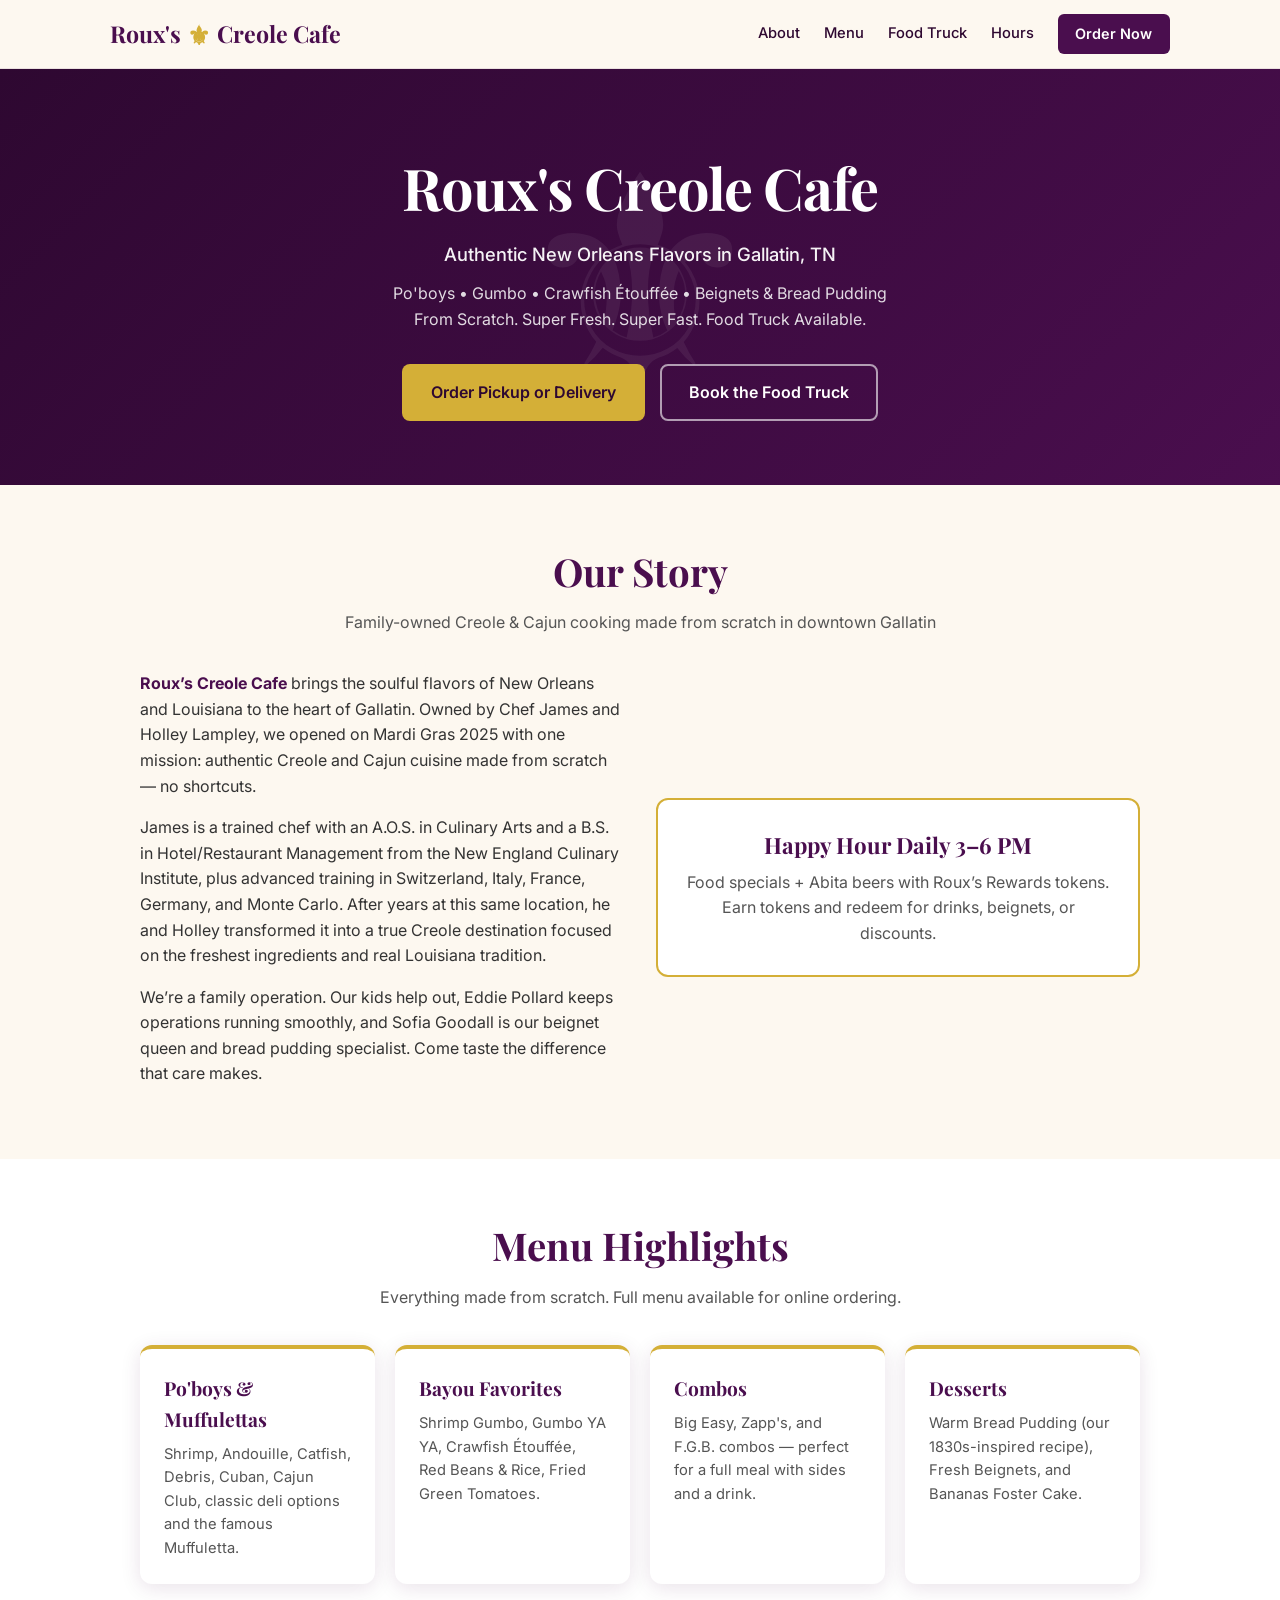
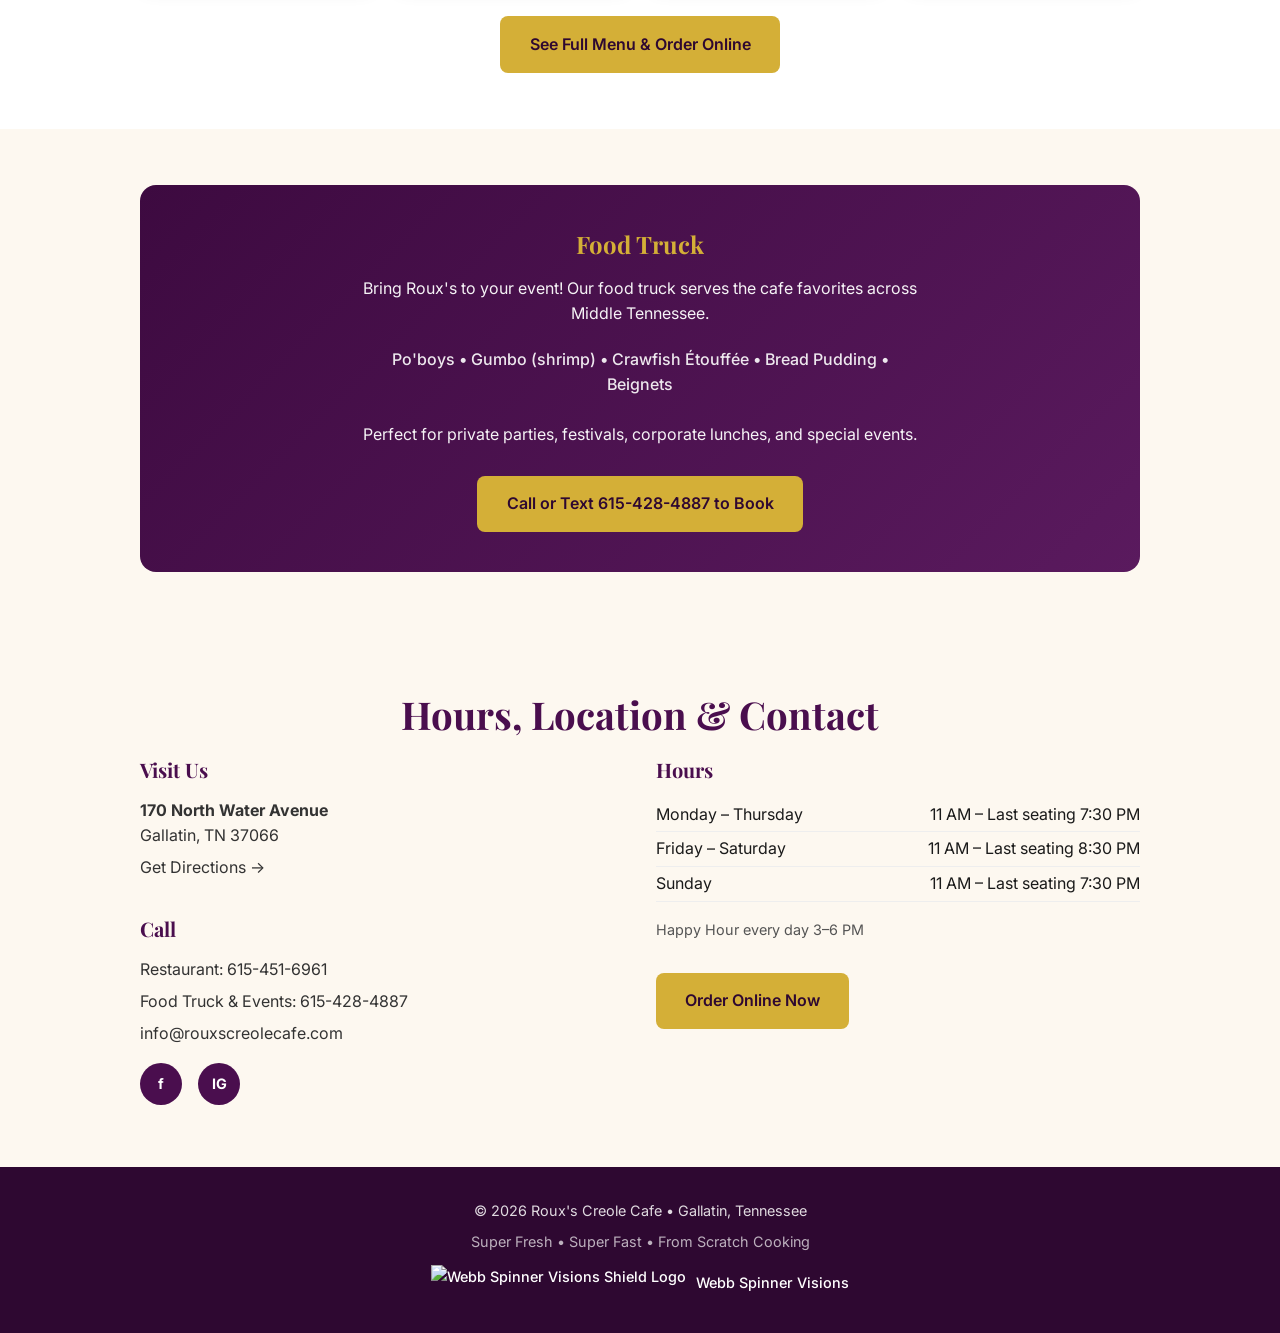
==== index.html @ 0aeadd38 "Initial commit: Professional one-page website for Roux's Creole Cafe" ====
<!DOCTYPE html>
<html lang="en">
<head>
<meta charset="UTF-8">
<meta name="viewport" content="width=device-width, initial-scale=1.0">
<title>Roux's Creole Cafe | Authentic Creole & Cajun in Gallatin, TN</title>
<meta name="description" content="Roux's Creole Cafe – Po'boys, Gumbo, Crawfish Étouffée, Beignets & Bread Pudding in Gallatin, TN. From-scratch cooking. Food truck available. Order online or visit us at 170 N Water Ave.">
<link rel="preconnect" href="https://fonts.googleapis.com">
<link rel="preconnect" href="https://fonts.gstatic.com" crossorigin>
<link href="https://fonts.googleapis.com/css2?family=Playfair+Display:wght@600;700&family=Inter:wght@400;500;600&display=swap" rel="stylesheet">
<style>
:root {
  --purple: #4A0E4E;
  --purple-dark: #2E0831;
  --gold: #D4AF37;
  --gold-hover: #E8C547;
  --cream: #FDF8F0;
  --text: #1A1A1A;
  --muted: #555;
  --white: #ffffff;
  --shadow: 0 4px 20px rgba(74,14,78,0.12);
}
* { margin:0; padding:0; box-sizing:border-box; }
html { scroll-behavior:smooth; }
body {
  font-family: 'Inter', system-ui, sans-serif;
  color: var(--text);
  background: var(--cream);
  line-height:1.6;
}
h1,h2,h3 { font-family: 'Playfair Display', Georgia, serif; }
a { text-decoration:none; color:inherit; }
img { max-width:100%; height:auto; display:block; }

/* Header */
header {
  position:sticky; top:0; z-index:100;
  background: rgba(253,248,240,0.97);
  backdrop-filter: blur(10px);
  border-bottom: 1px solid rgba(74,14,78,0.1);
}
.nav-container {
  max-width:1100px; margin:0 auto; padding:0.85rem 1.25rem;
  display:flex; align-items:center; justify-content:space-between; gap:1rem;
}
.logo {
  font-family:'Playfair Display',serif; font-weight:700; font-size:1.45rem;
  color:var(--purple); display:flex; align-items:center; gap:0.4rem;
}
.logo span { color:var(--gold); font-size:1.1em; }
nav { display:flex; gap:1.5rem; align-items:center; }
nav a {
  font-size:0.92rem; font-weight:500; color:var(--purple-dark);
  transition: color 0.2s;
}
nav a:hover { color:var(--gold); }
.nav-cta {
  background:var(--purple); color:white !important; padding:0.5rem 1.1rem;
  border-radius:6px; font-weight:600; font-size:0.9rem;
}
.nav-cta:hover { background:var(--purple-dark); color:white !important; }
.menu-toggle { display:none; background:none; border:none; font-size:1.5rem; color:var(--purple); cursor:pointer; }

/* Hero */
.hero {
  background: linear-gradient(135deg, var(--purple-dark) 0%, var(--purple) 100%);
  color:white; text-align:center; padding:4.5rem 1.25rem 4rem;
  position:relative; overflow:hidden;
}
.hero::before {
  content:'⚜'; position:absolute; font-size:18rem; opacity:0.06;
  top:50%; left:50%; transform:translate(-50%,-50%);
}
.hero-content { position:relative; max-width:800px; margin:0 auto; }
.hero h1 {
  font-size:clamp(2.4rem, 6vw, 3.6rem); margin-bottom:0.4rem;
  letter-spacing:-0.02em;
}
.hero .tagline {
  font-size:1.15rem; opacity:0.95; margin-bottom:0.75rem; font-weight:500;
}
.hero .sub {
  font-size:1rem; opacity:0.85; margin-bottom:2rem;
}
.cta-row { display:flex; flex-wrap:wrap; gap:0.9rem; justify-content:center; }
.btn {
  display:inline-block; padding:0.85rem 1.7rem; border-radius:8px;
  font-weight:600; font-size:1rem; transition:all 0.2s; border:2px solid transparent;
}
.btn-gold {
  background:var(--gold); color:var(--purple-dark);
}
.btn-gold:hover { background:var(--gold-hover); transform:translateY(-2px); }
.btn-outline {
  background:transparent; color:white; border-color:rgba(255,255,255,0.6);
}
.btn-outline:hover { background:rgba(255,255,255,0.12); border-color:white; }

/* Sections */
section { padding:3.5rem 1.25rem; }
.container { max-width:1000px; margin:0 auto; }
.section-title {
  text-align:center; font-size:clamp(1.8rem,4vw,2.4rem);
  color:var(--purple); margin-bottom:0.5rem;
}
.section-sub {
  text-align:center; color:var(--muted); max-width:600px; margin:0 auto 2.2rem;
}

/* About */
.about-grid {
  display:grid; gap:2rem;
}
@media(min-width:700px){ .about-grid { grid-template-columns:1fr 1fr; align-items:center; } }
.about-text p { margin-bottom:1rem; color:#333; }
.about-text strong { color:var(--purple); }

/* Menu Highlights */
.menu-grid {
  display:grid; grid-template-columns:repeat(auto-fit,minmax(220px,1fr));
  gap:1.25rem; margin-bottom:2rem;
}
.menu-card {
  background:white; border-radius:12px; padding:1.5rem; box-shadow:var(--shadow);
  border-top:4px solid var(--gold); transition:transform 0.2s;
}
.menu-card:hover { transform:translateY(-4px); }
.menu-card h3 { color:var(--purple); font-size:1.2rem; margin-bottom:0.5rem; }
.menu-card p { font-size:0.92rem; color:var(--muted); }

/* Food Truck */
.truck {
  background: linear-gradient(135deg, #3D0A40, #5A1A5E);
  color:white; border-radius:16px; padding:2.5rem 1.75rem; text-align:center;
}
.truck h2 { color:var(--gold); margin-bottom:0.75rem; }
.truck p { opacity:0.95; margin-bottom:1.25rem; max-width:560px; margin-left:auto; margin-right:auto; }
.truck .items { font-weight:500; margin-bottom:1.5rem; opacity:0.9; }

/* Happy Hour */
.happy {
  background:white; border:2px solid var(--gold); border-radius:12px;
  padding:1.75rem; text-align:center; margin:2rem 0;
}
.happy h3 { color:var(--purple); font-size:1.4rem; margin-bottom:0.4rem; }
.happy p { color:var(--muted); }

/* Hours Contact */
.contact-grid {
  display:grid; gap:2rem;
}
@media(min-width:700px){ .contact-grid { grid-template-columns:1fr 1fr; } }
.info-block h3 { color:var(--purple); margin-bottom:0.75rem; font-size:1.25rem; }
.info-block p, .info-block a { display:block; margin-bottom:0.4rem; color:#333; }
.info-block a:hover { color:var(--gold); }
.hours-list { list-style:none; }
.hours-list li { padding:0.25rem 0; border-bottom:1px solid #eee; display:flex; justify-content:space-between; }
.socials { display:flex; gap:1rem; margin-top:1rem; }
.socials a {
  width:42px; height:42px; border-radius:50%; background:var(--purple);
  color:white; display:flex; align-items:center; justify-content:center;
  font-weight:700; font-size:0.9rem; transition:background 0.2s;
}
.socials a:hover { background:var(--gold); color:var(--purple-dark); }

/* Footer */
footer {
  background:var(--purple-dark); color:rgba(255,255,255,0.85);
  padding:2rem 1.25rem; text-align:center; font-size:0.9rem;
}
.wsv {
  display:inline-flex; align-items:center; gap:0.6rem; margin-top:0.75rem;
  color:white; font-weight:500; transition:opacity 0.2s;
}
.wsv:hover { opacity:0.85; }
.wsv img { height:36px; width:auto; }

/* Mobile */
@media(max-width:700px){
  nav { display:none; }
  .menu-toggle { display:block; }
  nav.open { display:flex; flex-direction:column; position:absolute; top:100%; left:0; right:0;
  background:var(--cream); padding:1rem; border-bottom:1px solid #ddd; gap:0.75rem; }
  .hero { padding:3.5rem 1rem; }
}
</style>
</head>
<body>
<header>
<div class="nav-container">
<a href="#" class="logo">Roux's <span>⚜</span> Creole Cafe</a>
<button class="menu-toggle" aria-label="Menu" onclick="document.querySelector('nav').classList.toggle('open')">☰</button>
<nav>
<a href="#about">About</a>
<a href="#menu">Menu</a>
<a href="#truck">Food Truck</a>
<a href="#hours">Hours</a>
<a href="https://www.toasttab.com/local/order/rouxs" class="nav-cta" target="_blank" rel="noopener">Order Now</a>
</nav>
</div>
</header>

<section class="hero">
<div class="hero-content">
<h1>Roux's Creole Cafe</h1>
<p class="tagline">Authentic New Orleans Flavors in Gallatin, TN</p>
<p class="sub">Po'boys • Gumbo • Crawfish Étouffée • Beignets & Bread Pudding<br>From Scratch. Super Fresh. Super Fast. Food Truck Available.</p>
<div class="cta-row">
<a href="https://www.toasttab.com/local/order/rouxs" class="btn btn-gold" target="_blank" rel="noopener">Order Pickup or Delivery</a>
<a href="tel:+16154284887" class="btn btn-outline">Book the Food Truck</a>
</div>
</div>
</section>

<section id="about">
<div class="container">
<h2 class="section-title">Our Story</h2>
<p class="section-sub">Family-owned Creole & Cajun cooking made from scratch in downtown Gallatin</p>
<div class="about-grid">
<div class="about-text">
<p><strong>Roux’s Creole Cafe</strong> brings the soulful flavors of New Orleans and Louisiana to the heart of Gallatin. Owned by Chef James and Holley Lampley, we opened on Mardi Gras 2025 with one mission: authentic Creole and Cajun cuisine made from scratch — no shortcuts.</p>
<p>James is a trained chef with an A.O.S. in Culinary Arts and a B.S. in Hotel/Restaurant Management from the New England Culinary Institute, plus advanced training in Switzerland, Italy, France, Germany, and Monte Carlo. After years at this same location, he and Holley transformed it into a true Creole destination focused on the freshest ingredients and real Louisiana tradition.</p>
<p>We’re a family operation. Our kids help out, Eddie Pollard keeps operations running smoothly, and Sofia Goodall is our beignet queen and bread pudding specialist. Come taste the difference that care makes.</p>
</div>
<div>
<div class="happy">
<h3>Happy Hour Daily 3–6 PM</h3>
<p>Food specials + Abita beers with Roux’s Rewards tokens.<br>Earn tokens and redeem for drinks, beignets, or discounts.</p>
</div>
</div>
</div>
</div>
</section>

<section id="menu" style="background:white;">
<div class="container">
<h2 class="section-title">Menu Highlights</h2>
<p class="section-sub">Everything made from scratch. Full menu available for online ordering.</p>
<div class="menu-grid">
<div class="menu-card">
<h3>Po'boys & Muffulettas</h3>
<p>Shrimp, Andouille, Catfish, Debris, Cuban, Cajun Club, classic deli options and the famous Muffuletta.</p>
</div>
<div class="menu-card">
<h3>Bayou Favorites</h3>
<p>Shrimp Gumbo, Gumbo YA YA, Crawfish Étouffée, Red Beans & Rice, Fried Green Tomatoes.</p>
</div>
<div class="menu-card">
<h3>Combos</h3>
<p>Big Easy, Zapp's, and F.G.B. combos — perfect for a full meal with sides and a drink.</p>
</div>
<div class="menu-card">
<h3>Desserts</h3>
<p>Warm Bread Pudding (our 1830s-inspired recipe), Fresh Beignets, and Bananas Foster Cake.</p>
</div>
</div>
<div style="text-align:center;">
<a href="https://www.toasttab.com/local/order/rouxs" class="btn btn-gold" target="_blank" rel="noopener" style="color:var(--purple-dark);">See Full Menu & Order Online</a>
</div>
</div>
</section>

<section id="truck">
<div class="container">
<div class="truck">
<h2>Food Truck</h2>
<p>Bring Roux's to your event! Our food truck serves the cafe favorites across Middle Tennessee.</p>
<p class="items">Po'boys • Gumbo (shrimp) • Crawfish Étouffée • Bread Pudding • Beignets</p>
<p>Perfect for private parties, festivals, corporate lunches, and special events.</p>
<a href="tel:+16154284887" class="btn btn-gold" style="color:var(--purple-dark); margin-top:0.5rem;">Call or Text 615-428-4887 to Book</a>
</div>
</div>
</section>

<section id="hours">
<div class="container">
<h2 class="section-title">Hours, Location & Contact</h2>
<div class="contact-grid">
<div class="info-block">
<h3>Visit Us</h3>
<p><strong>170 North Water Avenue</strong><br>Gallatin, TN 37066</p>
<p><a href="https://maps.google.com/?q=170+N+Water+Ave,+Gallatin,+TN+37066" target="_blank" rel="noopener">Get Directions →</a></p>
<br>
<h3>Call</h3>
<p><a href="tel:+16154516961">Restaurant: 615-451-6961</a></p>
<p><a href="tel:+16154284887">Food Truck & Events: 615-428-4887</a></p>
<p><a href="mailto:info@rouxscreolecafe.com">info@rouxscreolecafe.com</a></p>
<div class="socials">
<a href="https://www.facebook.com/profile.php?id=61569876320539" target="_blank" rel="noopener" aria-label="Facebook">f</a>
<a href="https://www.instagram.com/rouxscreolecafe/" target="_blank" rel="noopener" aria-label="Instagram">IG</a>
</div>
</div>
<div class="info-block">
<h3>Hours</h3>
<ul class="hours-list">
<li><span>Monday – Thursday</span> <span>11 AM – Last seating 7:30 PM</span></li>
<li><span>Friday – Saturday</span> <span>11 AM – Last seating 8:30 PM</span></li>
<li><span>Sunday</span> <span>11 AM – Last seating 7:30 PM</span></li>
</ul>
<p style="margin-top:1rem; font-size:0.9rem; color:var(--muted);">Happy Hour every day 3–6 PM</p>
<br>
<a href="https://www.toasttab.com/local/order/rouxs" class="btn btn-gold" style="color:var(--purple-dark); display:inline-block;" target="_blank" rel="noopener">Order Online Now</a>
</div>
</div>
</div>
</section>

<footer>
<p>© 2026 Roux's Creole Cafe • Gallatin, Tennessee</p>
<p style="margin-top:0.5rem; opacity:0.8;">Super Fresh • Super Fast • From Scratch Cooking</p>
<a href="https://webbspinnervisions.net" class="wsv" target="_blank" rel="noopener">
<img src="https://raw.githubusercontent.com/SpiderForce-Star/WebbSpinnerVisions/main/Shield-logo.png" alt="Webb Spinner Visions Shield Logo">
<span>Webb Spinner Visions</span>
</a>
</footer>

<script>
// Simple mobile menu close on link click
document.querySelectorAll('nav a').forEach(link => {
link.addEventListener('click', () => {
document.querySelector('nav').classList.remove('open');
});
});
</script>
</body>
</html>
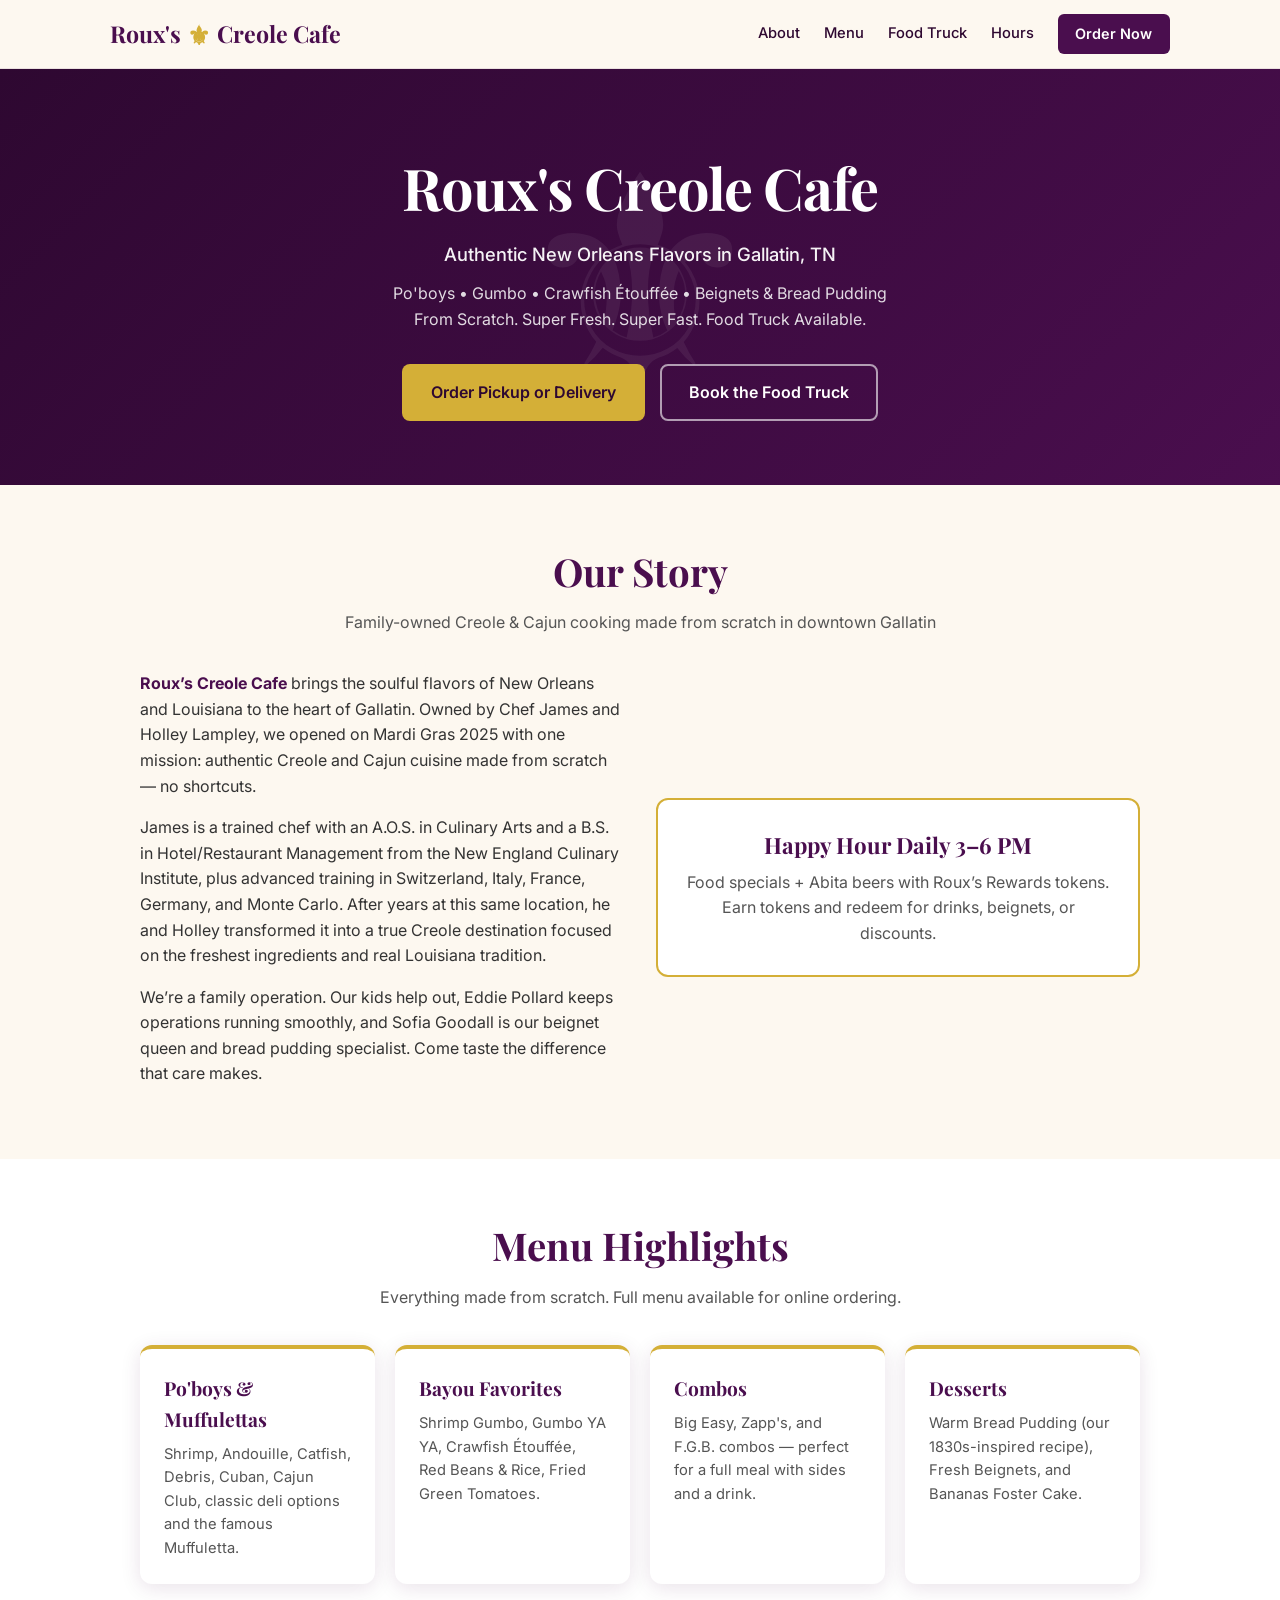
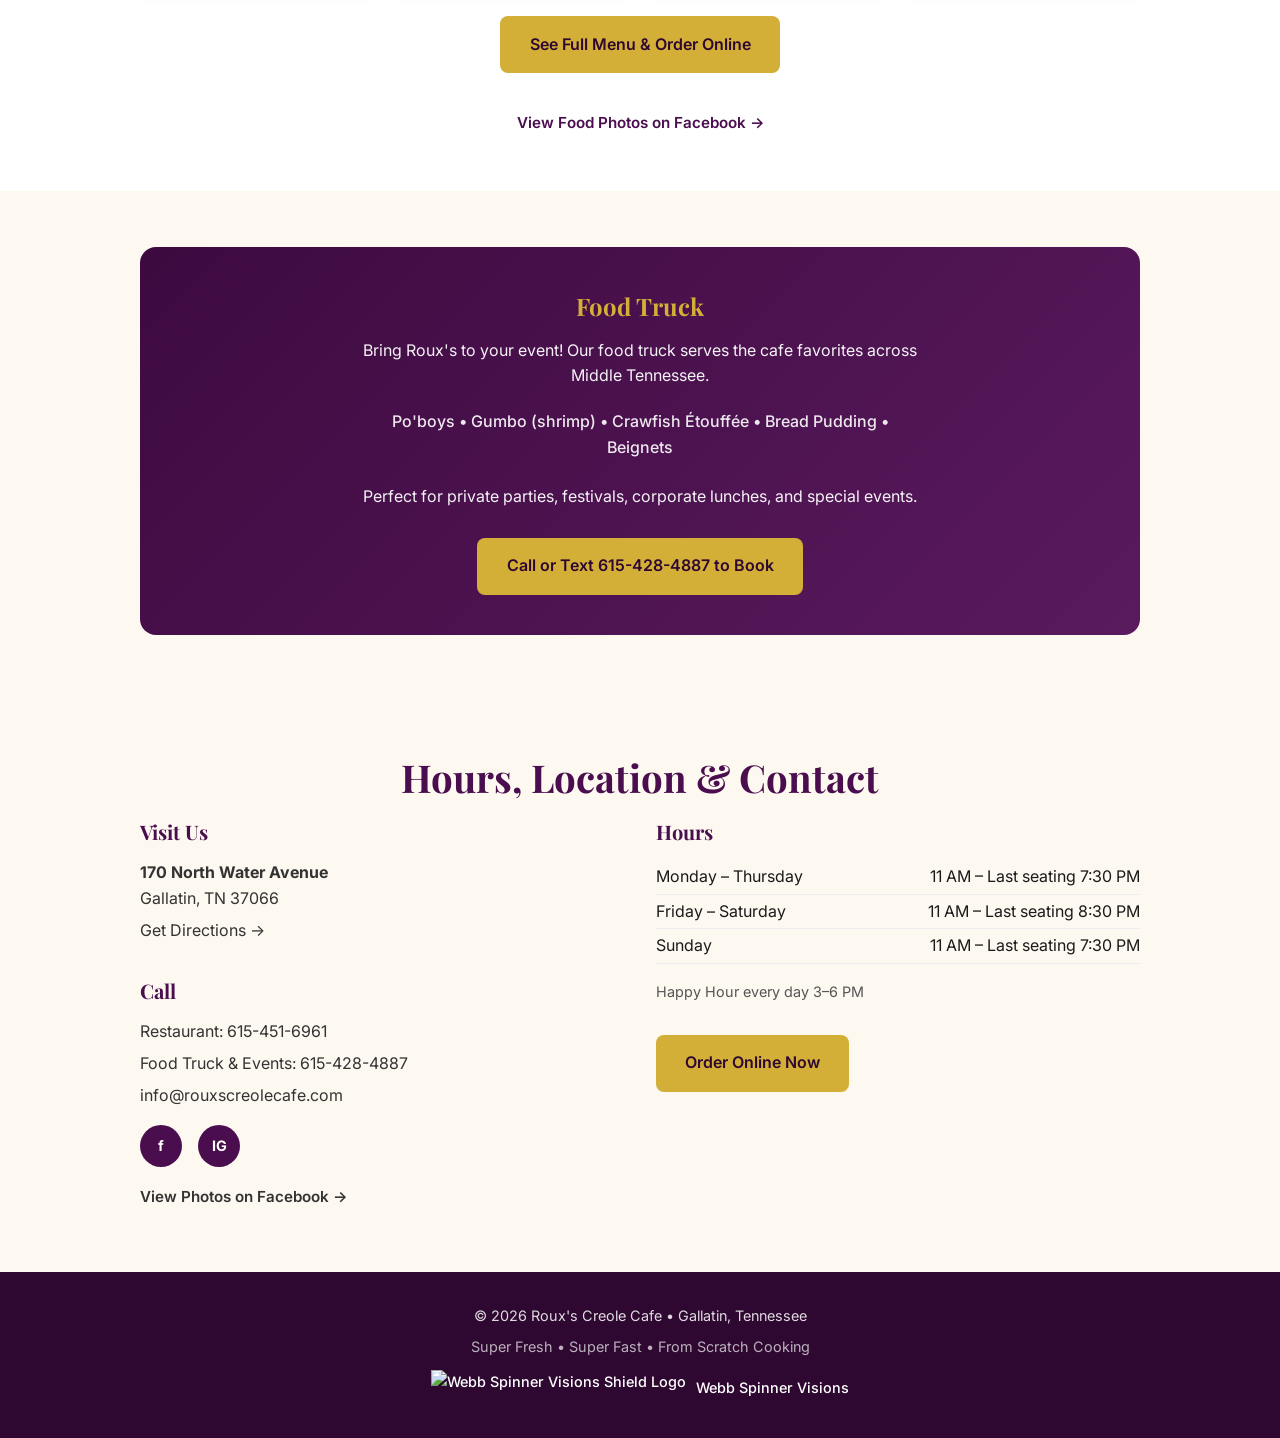
==== commit 74a3b555: "Add Facebook Photos link for James Lampley / Roux's food photos" ====
--- a/index.html
+++ b/index.html
@@ -155,13 +155,17 @@
 .info-block a:hover { color:var(--gold); }
 .hours-list { list-style:none; }
 .hours-list li { padding:0.25rem 0; border-bottom:1px solid #eee; display:flex; justify-content:space-between; }
-.socials { display:flex; gap:1rem; margin-top:1rem; }
+.socials { display:flex; gap:1rem; margin-top:1rem; flex-wrap:wrap; align-items:center; }
 .socials a {
   width:42px; height:42px; border-radius:50%; background:var(--purple);
   color:white; display:flex; align-items:center; justify-content:center;
   font-weight:700; font-size:0.9rem; transition:background 0.2s;
 }
 .socials a:hover { background:var(--gold); color:var(--purple-dark); }
+.photos-link {
+  display:inline-block; margin-top:0.75rem; color:var(--purple); font-weight:600; font-size:0.95rem;
+}
+.photos-link:hover { color:var(--gold); text-decoration:underline; }
 
 /* Footer */
 footer {
@@ -256,6 +260,8 @@
 </div>
 <div style="text-align:center;">
 <a href="https://www.toasttab.com/local/order/rouxs" class="btn btn-gold" target="_blank" rel="noopener" style="color:var(--purple-dark);">See Full Menu & Order Online</a>
+<br><br>
+<a href="https://www.facebook.com/profile.php?id=61569876320539&sk=photos" target="_blank" rel="noopener" class="photos-link">View Food Photos on Facebook →</a>
 </div>
 </div>
 </section>
@@ -289,6 +295,7 @@
 <a href="https://www.facebook.com/profile.php?id=61569876320539" target="_blank" rel="noopener" aria-label="Facebook">f</a>
 <a href="https://www.instagram.com/rouxscreolecafe/" target="_blank" rel="noopener" aria-label="Instagram">IG</a>
 </div>
+<a href="https://www.facebook.com/profile.php?id=61569876320539&sk=photos" target="_blank" rel="noopener" class="photos-link">View Photos on Facebook →</a>
 </div>
 <div class="info-block">
 <h3>Hours</h3>
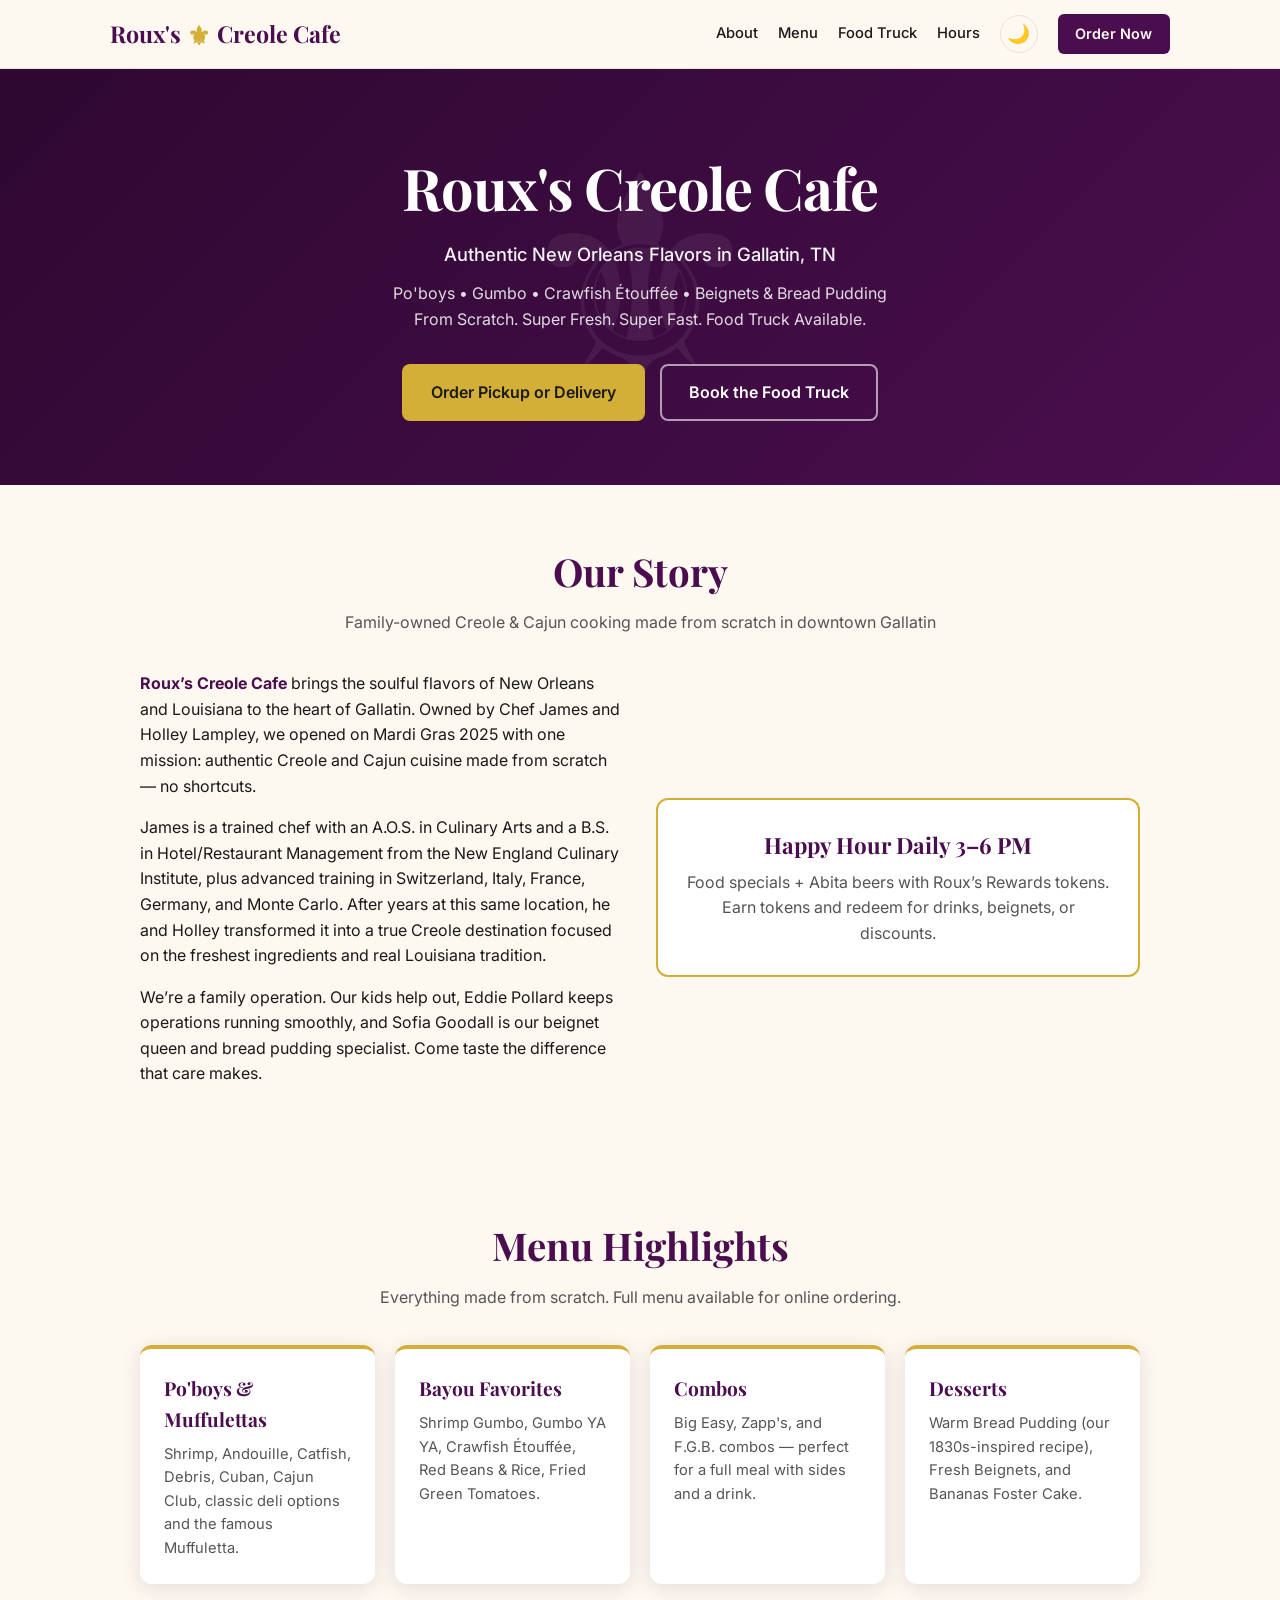
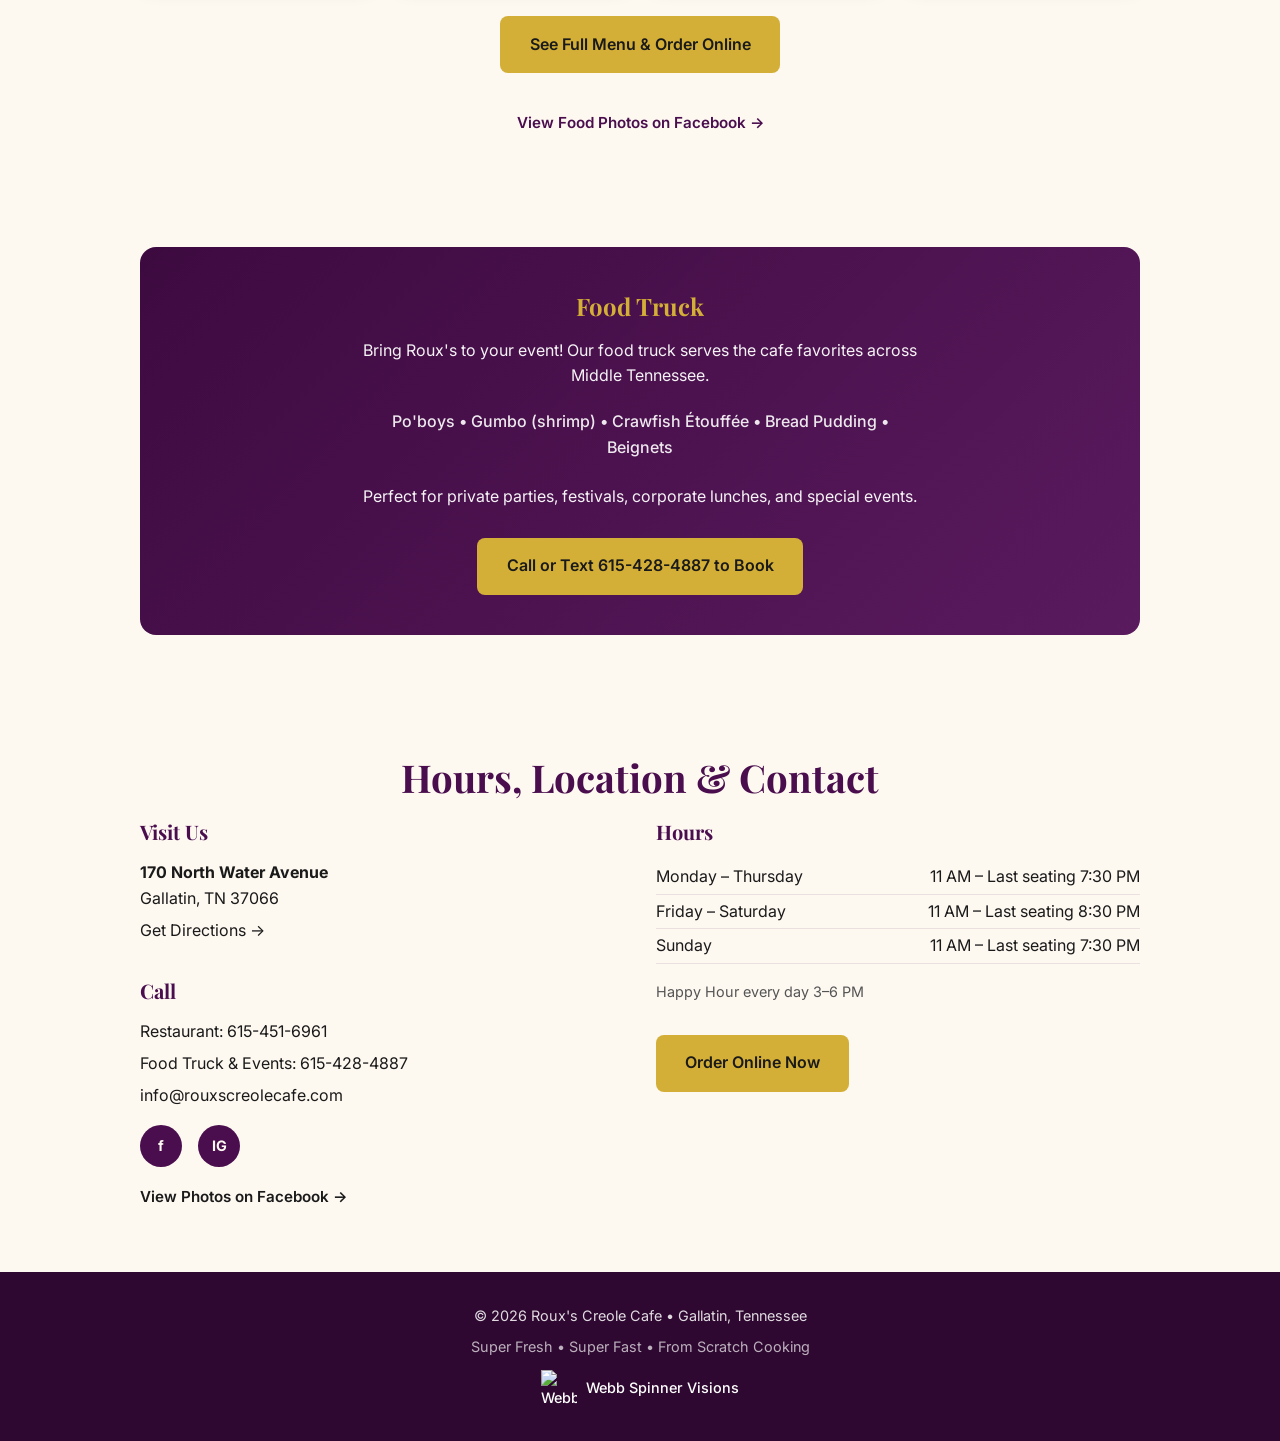
==== commit 76b97721: "Add elegant Dark Mode Toggle with persistence and system preference support" ====
--- a/index.html
+++ b/index.html
@@ -14,19 +14,41 @@
   --purple-dark: #2E0831;
   --gold: #D4AF37;
   --gold-hover: #E8C547;
-  --cream: #FDF8F0;
+  --bg: #FDF8F0;
+  --bg-card: #ffffff;
   --text: #1A1A1A;
-  --muted: #555;
-  --white: #ffffff;
-  --shadow: 0 4px 20px rgba(74,14,78,0.12);
-}
+  --muted: #555555;
+  --header-bg: rgba(253, 248, 240, 0.97);
+  --border: rgba(74, 14, 78, 0.1);
+  --shadow: 0 4px 20px rgba(74, 14, 78, 0.12);
+  --hero-gradient: linear-gradient(135deg, #2E0831 0%, #4A0E4E 100%);
+  --truck-gradient: linear-gradient(135deg, #3D0A40, #5A1A5E);
+}
+
+[data-theme="dark"] {
+  --purple: #C9A0DC;
+  --purple-dark: #E8D0F0;
+  --gold: #E8C547;
+  --gold-hover: #F5D76E;
+  --bg: #121212;
+  --bg-card: #1E1E1E;
+  --text: #F0F0F0;
+  --muted: #B0B0B0;
+  --header-bg: rgba(18, 18, 18, 0.95);
+  --border: rgba(201, 160, 220, 0.2);
+  --shadow: 0 4px 20px rgba(0, 0, 0, 0.4);
+  --hero-gradient: linear-gradient(135deg, #1A0A1E 0%, #2E0A35 100%);
+  --truck-gradient: linear-gradient(135deg, #2A0A30, #3D0A40);
+}
+
 * { margin:0; padding:0; box-sizing:border-box; }
 html { scroll-behavior:smooth; }
 body {
   font-family: 'Inter', system-ui, sans-serif;
   color: var(--text);
-  background: var(--cream);
+  background: var(--bg);
   line-height:1.6;
+  transition: background-color 0.3s ease, color 0.3s ease;
 }
 h1,h2,h3 { font-family: 'Playfair Display', Georgia, serif; }
 a { text-decoration:none; color:inherit; }
@@ -35,9 +57,10 @@
 /* Header */
 header {
   position:sticky; top:0; z-index:100;
-  background: rgba(253,248,240,0.97);
+  background: var(--header-bg);
   backdrop-filter: blur(10px);
-  border-bottom: 1px solid rgba(74,14,78,0.1);
+  border-bottom: 1px solid var(--border);
+  transition: background-color 0.3s ease;
 }
 .nav-container {
   max-width:1100px; margin:0 auto; padding:0.85rem 1.25rem;
@@ -48,22 +71,44 @@
   color:var(--purple); display:flex; align-items:center; gap:0.4rem;
 }
 .logo span { color:var(--gold); font-size:1.1em; }
-nav { display:flex; gap:1.5rem; align-items:center; }
+nav { display:flex; gap:1.25rem; align-items:center; }
 nav a {
-  font-size:0.92rem; font-weight:500; color:var(--purple-dark);
+  font-size:0.92rem; font-weight:500; color:var(--text);
   transition: color 0.2s;
 }
 nav a:hover { color:var(--gold); }
 .nav-cta {
-  background:var(--purple); color:white !important; padding:0.5rem 1.1rem;
+  background:var(--purple); color: var(--bg) !important; padding:0.5rem 1.1rem;
   border-radius:6px; font-weight:600; font-size:0.9rem;
 }
-.nav-cta:hover { background:var(--purple-dark); color:white !important; }
+[data-theme="dark"] .nav-cta { color: #121212 !important; }
+.nav-cta:hover { opacity: 0.9; }
+
+/* Theme Toggle */
+.theme-toggle {
+  background: transparent;
+  border: 1px solid var(--border);
+  color: var(--text);
+  width: 38px;
+  height: 38px;
+  border-radius: 50%;
+  cursor: pointer;
+  display: flex;
+  align-items: center;
+  justify-content: center;
+  font-size: 1.15rem;
+  transition: all 0.2s;
+}
+.theme-toggle:hover {
+  border-color: var(--gold);
+  color: var(--gold);
+}
+
 .menu-toggle { display:none; background:none; border:none; font-size:1.5rem; color:var(--purple); cursor:pointer; }
 
 /* Hero */
 .hero {
-  background: linear-gradient(135deg, var(--purple-dark) 0%, var(--purple) 100%);
+  background: var(--hero-gradient);
   color:white; text-align:center; padding:4.5rem 1.25rem 4rem;
   position:relative; overflow:hidden;
 }
@@ -88,7 +133,7 @@
   font-weight:600; font-size:1rem; transition:all 0.2s; border:2px solid transparent;
 }
 .btn-gold {
-  background:var(--gold); color:var(--purple-dark);
+  background:var(--gold); color: #1A1A1A;
 }
 .btn-gold:hover { background:var(--gold-hover); transform:translateY(-2px); }
 .btn-outline {
@@ -112,7 +157,7 @@
   display:grid; gap:2rem;
 }
 @media(min-width:700px){ .about-grid { grid-template-columns:1fr 1fr; align-items:center; } }
-.about-text p { margin-bottom:1rem; color:#333; }
+.about-text p { margin-bottom:1rem; color:var(--text); }
 .about-text strong { color:var(--purple); }
 
 /* Menu Highlights */
@@ -121,8 +166,8 @@
   gap:1.25rem; margin-bottom:2rem;
 }
 .menu-card {
-  background:white; border-radius:12px; padding:1.5rem; box-shadow:var(--shadow);
-  border-top:4px solid var(--gold); transition:transform 0.2s;
+  background:var(--bg-card); border-radius:12px; padding:1.5rem; box-shadow:var(--shadow);
+  border-top:4px solid var(--gold); transition:transform 0.2s, background-color 0.3s;
 }
 .menu-card:hover { transform:translateY(-4px); }
 .menu-card h3 { color:var(--purple); font-size:1.2rem; margin-bottom:0.5rem; }
@@ -130,7 +175,7 @@
 
 /* Food Truck */
 .truck {
-  background: linear-gradient(135deg, #3D0A40, #5A1A5E);
+  background: var(--truck-gradient);
   color:white; border-radius:16px; padding:2.5rem 1.75rem; text-align:center;
 }
 .truck h2 { color:var(--gold); margin-bottom:0.75rem; }
@@ -139,8 +184,9 @@
 
 /* Happy Hour */
 .happy {
-  background:white; border:2px solid var(--gold); border-radius:12px;
+  background:var(--bg-card); border:2px solid var(--gold); border-radius:12px;
   padding:1.75rem; text-align:center; margin:2rem 0;
+  transition: background-color 0.3s;
 }
 .happy h3 { color:var(--purple); font-size:1.4rem; margin-bottom:0.4rem; }
 .happy p { color:var(--muted); }
@@ -151,17 +197,18 @@
 }
 @media(min-width:700px){ .contact-grid { grid-template-columns:1fr 1fr; } }
 .info-block h3 { color:var(--purple); margin-bottom:0.75rem; font-size:1.25rem; }
-.info-block p, .info-block a { display:block; margin-bottom:0.4rem; color:#333; }
+.info-block p, .info-block a { display:block; margin-bottom:0.4rem; color:var(--text); }
 .info-block a:hover { color:var(--gold); }
 .hours-list { list-style:none; }
-.hours-list li { padding:0.25rem 0; border-bottom:1px solid #eee; display:flex; justify-content:space-between; }
+.hours-list li { padding:0.25rem 0; border-bottom:1px solid var(--border); display:flex; justify-content:space-between; }
 .socials { display:flex; gap:1rem; margin-top:1rem; flex-wrap:wrap; align-items:center; }
 .socials a {
   width:42px; height:42px; border-radius:50%; background:var(--purple);
-  color:white; display:flex; align-items:center; justify-content:center;
+  color: var(--bg); display:flex; align-items:center; justify-content:center;
   font-weight:700; font-size:0.9rem; transition:background 0.2s;
 }
-.socials a:hover { background:var(--gold); color:var(--purple-dark); }
+[data-theme="dark"] .socials a { color: #121212; }
+.socials a:hover { background:var(--gold); color: #1A1A1A; }
 .photos-link {
   display:inline-block; margin-top:0.75rem; color:var(--purple); font-weight:600; font-size:0.95rem;
 }
@@ -171,6 +218,10 @@
 footer {
   background:var(--purple-dark); color:rgba(255,255,255,0.85);
   padding:2rem 1.25rem; text-align:center; font-size:0.9rem;
+  transition: background-color 0.3s;
+}
+[data-theme="dark"] footer {
+  background: #0A0A0A;
 }
 .wsv {
   display:inline-flex; align-items:center; gap:0.6rem; margin-top:0.75rem;
@@ -183,8 +234,10 @@
 @media(max-width:700px){
   nav { display:none; }
   .menu-toggle { display:block; }
-  nav.open { display:flex; flex-direction:column; position:absolute; top:100%; left:0; right:0;
-  background:var(--cream); padding:1rem; border-bottom:1px solid #ddd; gap:0.75rem; }
+  nav.open { 
+    display:flex; flex-direction:column; position:absolute; top:100%; left:0; right:0;
+    background:var(--bg); padding:1rem; border-bottom:1px solid var(--border); gap:0.75rem; 
+  }
   .hero { padding:3.5rem 1rem; }
 }
 </style>
@@ -199,6 +252,7 @@
 <a href="#menu">Menu</a>
 <a href="#truck">Food Truck</a>
 <a href="#hours">Hours</a>
+<button class="theme-toggle" id="theme-toggle" aria-label="Toggle dark mode" title="Toggle dark mode">🌙</button>
 <a href="https://www.toasttab.com/local/order/rouxs" class="nav-cta" target="_blank" rel="noopener">Order Now</a>
 </nav>
 </div>
@@ -236,7 +290,7 @@
 </div>
 </section>
 
-<section id="menu" style="background:white;">
+<section id="menu">
 <div class="container">
 <h2 class="section-title">Menu Highlights</h2>
 <p class="section-sub">Everything made from scratch. Full menu available for online ordering.</p>
@@ -259,7 +313,7 @@
 </div>
 </div>
 <div style="text-align:center;">
-<a href="https://www.toasttab.com/local/order/rouxs" class="btn btn-gold" target="_blank" rel="noopener" style="color:var(--purple-dark);">See Full Menu & Order Online</a>
+<a href="https://www.toasttab.com/local/order/rouxs" class="btn btn-gold" target="_blank" rel="noopener">See Full Menu & Order Online</a>
 <br><br>
 <a href="https://www.facebook.com/profile.php?id=61569876320539&sk=photos" target="_blank" rel="noopener" class="photos-link">View Food Photos on Facebook →</a>
 </div>
@@ -273,7 +327,7 @@
 <p>Bring Roux's to your event! Our food truck serves the cafe favorites across Middle Tennessee.</p>
 <p class="items">Po'boys • Gumbo (shrimp) • Crawfish Étouffée • Bread Pudding • Beignets</p>
 <p>Perfect for private parties, festivals, corporate lunches, and special events.</p>
-<a href="tel:+16154284887" class="btn btn-gold" style="color:var(--purple-dark); margin-top:0.5rem;">Call or Text 615-428-4887 to Book</a>
+<a href="tel:+16154284887" class="btn btn-gold" style="margin-top:0.5rem;">Call or Text 615-428-4887 to Book</a>
 </div>
 </div>
 </section>
@@ -306,7 +360,7 @@
 </ul>
 <p style="margin-top:1rem; font-size:0.9rem; color:var(--muted);">Happy Hour every day 3–6 PM</p>
 <br>
-<a href="https://www.toasttab.com/local/order/rouxs" class="btn btn-gold" style="color:var(--purple-dark); display:inline-block;" target="_blank" rel="noopener">Order Online Now</a>
+<a href="https://www.toasttab.com/local/order/rouxs" class="btn btn-gold" style="display:inline-block;" target="_blank" rel="noopener">Order Online Now</a>
 </div>
 </div>
 </div>
@@ -316,17 +370,44 @@
 <p>© 2026 Roux's Creole Cafe • Gallatin, Tennessee</p>
 <p style="margin-top:0.5rem; opacity:0.8;">Super Fresh • Super Fast • From Scratch Cooking</p>
 <a href="https://webbspinnervisions.net" class="wsv" target="_blank" rel="noopener">
-<img src="https://raw.githubusercontent.com/SpiderForce-Star/WebbSpinnerVisions/main/Shield-logo.png" alt="Webb Spinner Visions Shield Logo">
+<img src="https://raw.githubusercontent.com/SpiderForce-Star/WebbSpinnerVisions/main/Shield-logo.png" alt="Webb Spinner Visions Shield Logo" width="36" height="36" loading="lazy" decoding="async">
 <span>Webb Spinner Visions</span>
 </a>
 </footer>
 
 <script>
-// Simple mobile menu close on link click
+// Theme Toggle
+const themeToggle = document.getElementById('theme-toggle');
+const html = document.documentElement;
+
+// Load saved theme or system preference
+function getPreferredTheme() {
+  const saved = localStorage.getItem('theme');
+  if (saved) return saved;
+  return window.matchMedia('(prefers-color-scheme: dark)').matches ? 'dark' : 'light';
+}
+
+function setTheme(theme) {
+  html.setAttribute('data-theme', theme);
+  localStorage.setItem('theme', theme);
+  themeToggle.textContent = theme === 'dark' ? '☀️' : '🌙';
+  themeToggle.setAttribute('aria-label', theme === 'dark' ? 'Switch to light mode' : 'Switch to dark mode');
+}
+
+// Initialize
+setTheme(getPreferredTheme());
+
+// Toggle on click
+themeToggle.addEventListener('click', () => {
+  const current = html.getAttribute('data-theme') || 'light';
+  setTheme(current === 'dark' ? 'light' : 'dark');
+});
+
+// Mobile menu close on link click
 document.querySelectorAll('nav a').forEach(link => {
-link.addEventListener('click', () => {
-document.querySelector('nav').classList.remove('open');
-});
+  link.addEventListener('click', () => {
+    document.querySelector('nav').classList.remove('open');
+  });
 });
 </script>
 </body>
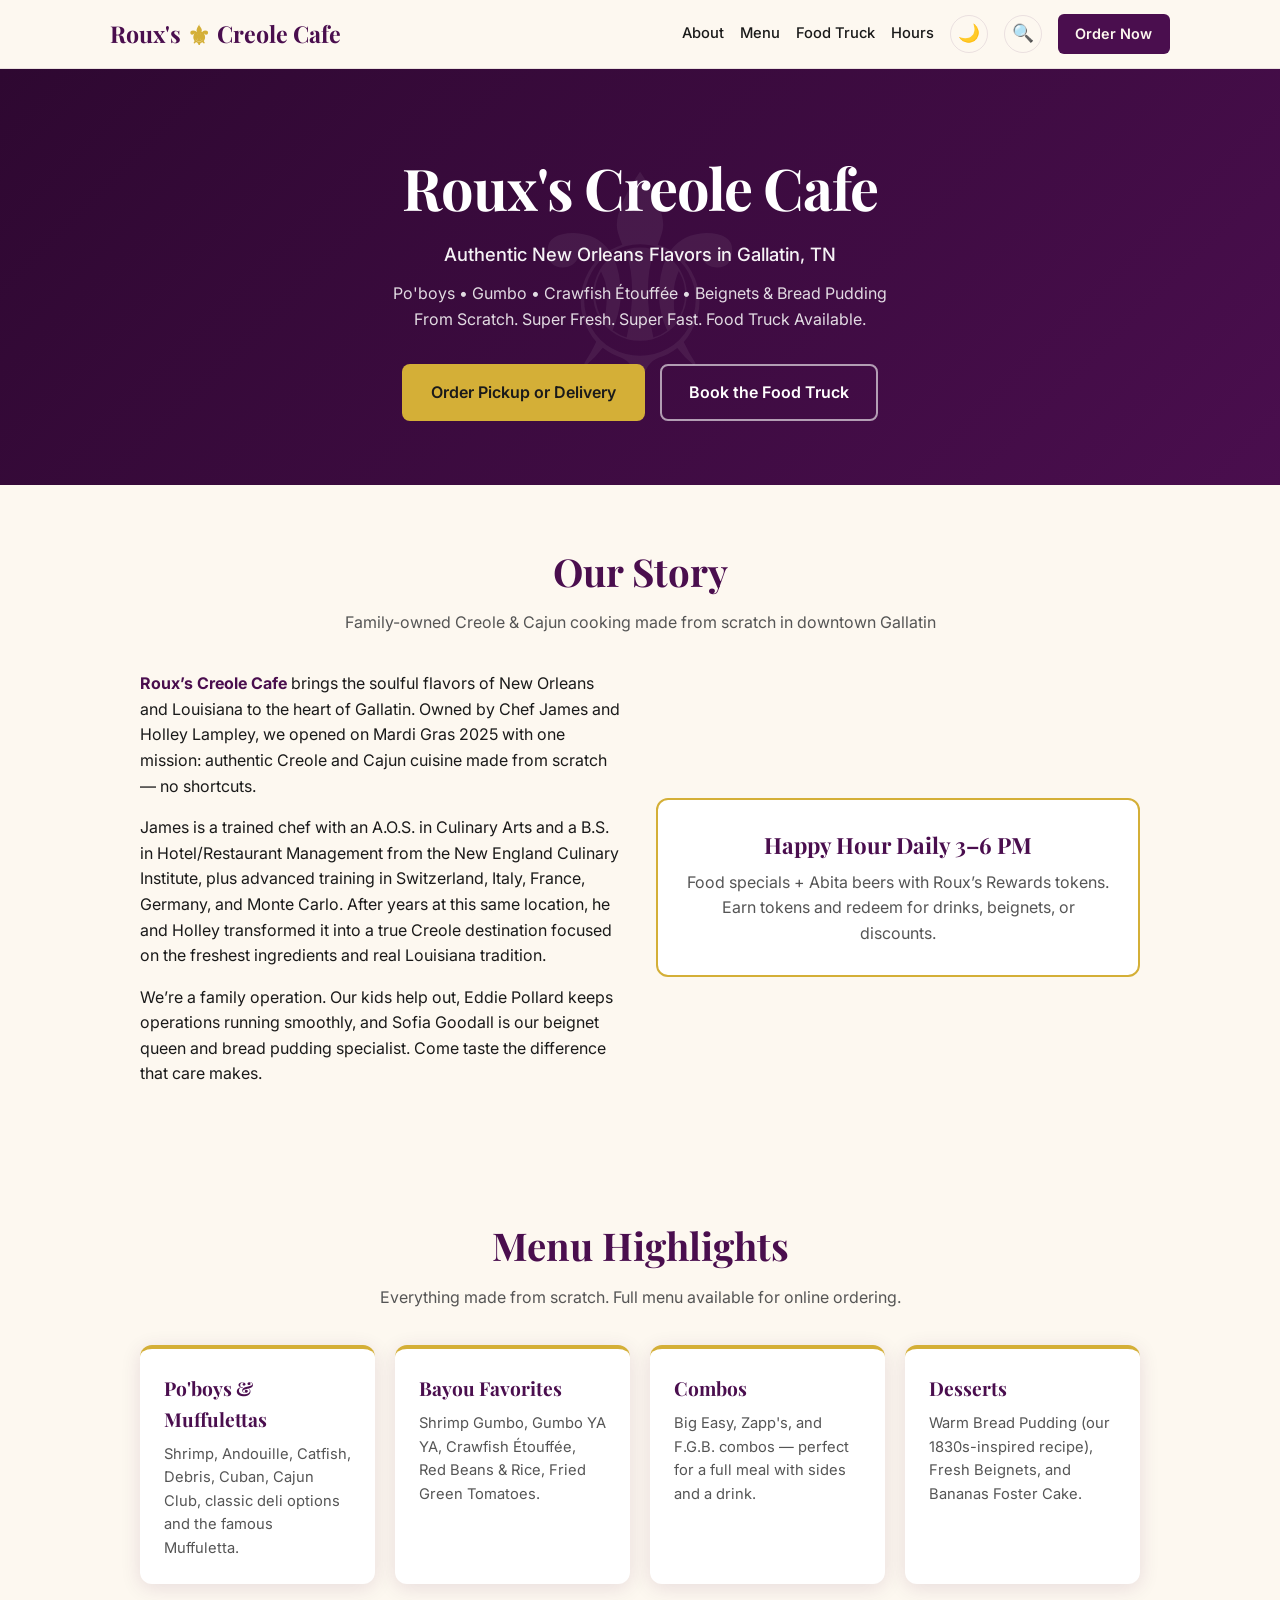
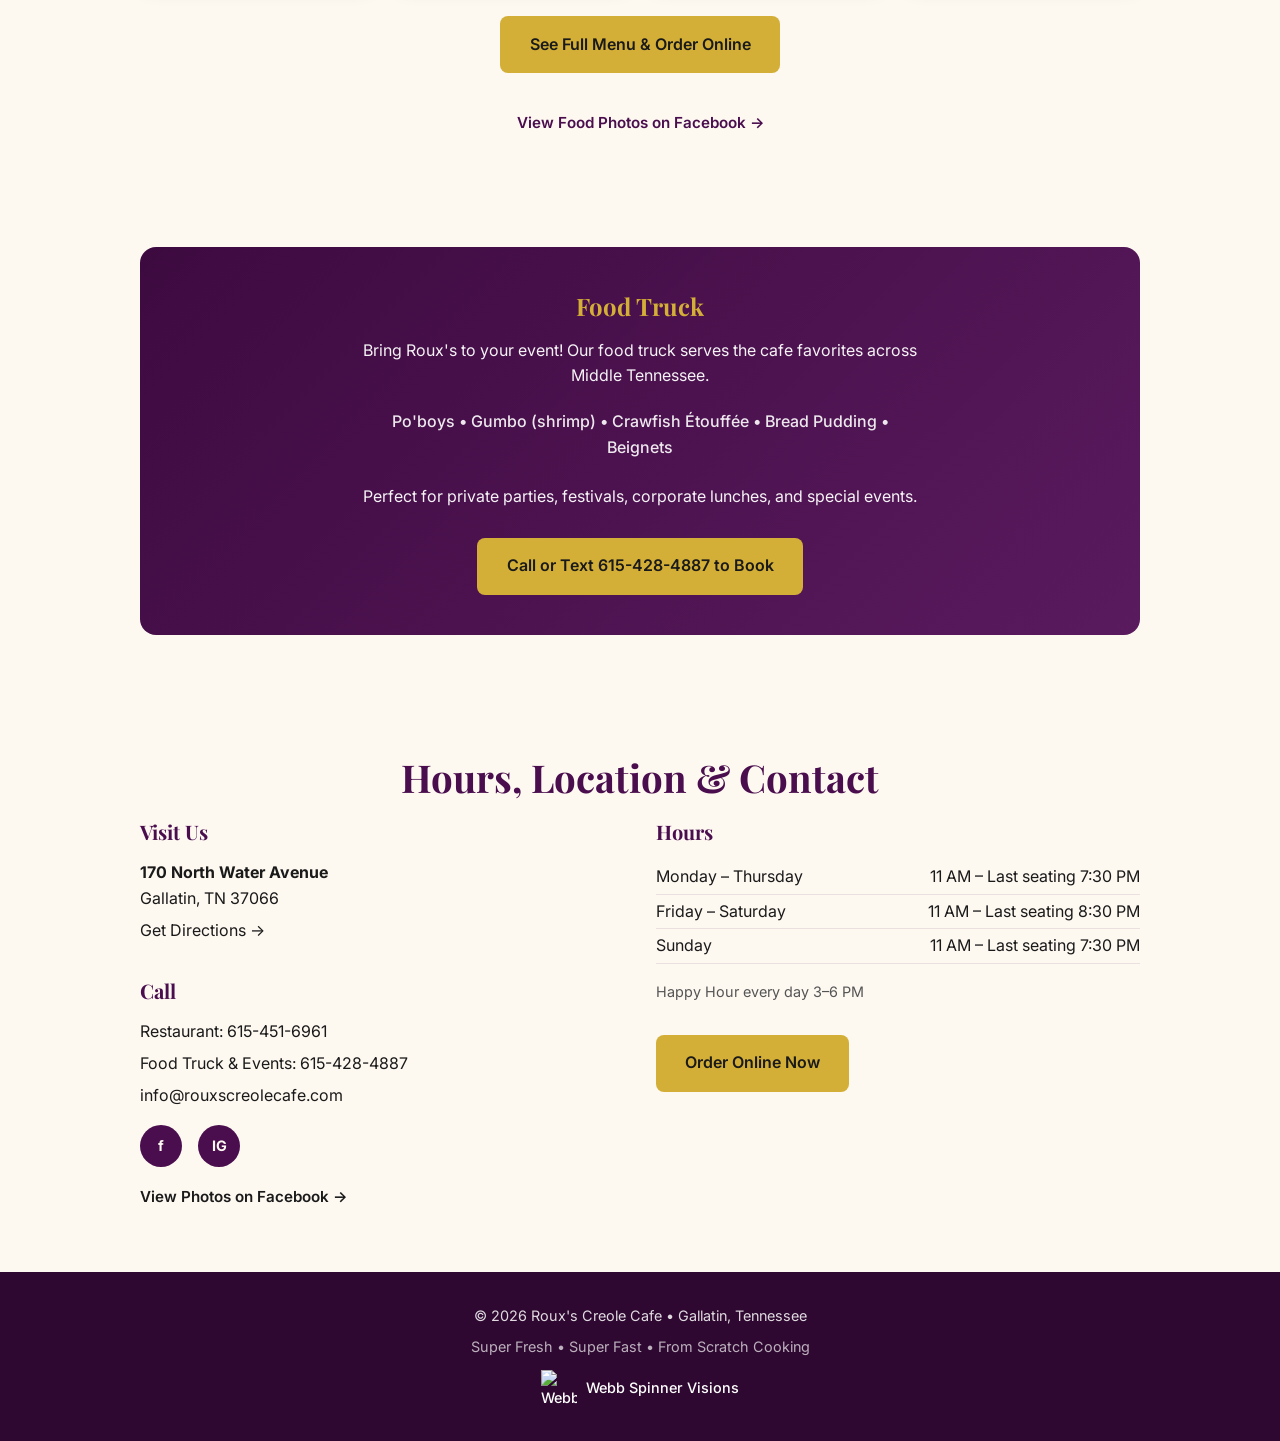
==== commit efd1f232: "Add Color Contrast Checker with exact hex values, ratios, and WCAG AA status" ====
--- a/index.html
+++ b/index.html
@@ -71,7 +71,7 @@
   color:var(--purple); display:flex; align-items:center; gap:0.4rem;
 }
 .logo span { color:var(--gold); font-size:1.1em; }
-nav { display:flex; gap:1.25rem; align-items:center; }
+nav { display:flex; gap:1rem; align-items:center; }
 nav a {
   font-size:0.92rem; font-weight:500; color:var(--text);
   transition: color 0.2s;
@@ -84,8 +84,8 @@
 [data-theme="dark"] .nav-cta { color: #121212 !important; }
 .nav-cta:hover { opacity: 0.9; }
 
-/* Theme Toggle */
-.theme-toggle {
+/* Theme + Contrast Buttons */
+.theme-toggle, .contrast-toggle {
   background: transparent;
   border: 1px solid var(--border);
   color: var(--text);
@@ -96,10 +96,10 @@
   display: flex;
   align-items: center;
   justify-content: center;
-  font-size: 1.15rem;
+  font-size: 1.1rem;
   transition: all 0.2s;
 }
-.theme-toggle:hover {
+.theme-toggle:hover, .contrast-toggle:hover {
   border-color: var(--gold);
   color: var(--gold);
 }
@@ -230,6 +230,72 @@
 .wsv:hover { opacity:0.85; }
 .wsv img { height:36px; width:auto; }
 
+/* Contrast Checker Panel */
+.contrast-panel {
+  display: none;
+  position: fixed;
+  top: 70px;
+  right: 16px;
+  width: min(360px, 92vw);
+  max-height: 80vh;
+  overflow-y: auto;
+  background: var(--bg-card);
+  border: 1px solid var(--border);
+  border-radius: 12px;
+  box-shadow: var(--shadow);
+  z-index: 200;
+  padding: 1.25rem;
+  font-size: 0.88rem;
+}
+.contrast-panel.open { display: block; }
+.contrast-panel h3 {
+  font-size: 1.15rem;
+  color: var(--purple);
+  margin-bottom: 0.75rem;
+  display: flex;
+  justify-content: space-between;
+  align-items: center;
+}
+.contrast-panel .close-btn {
+  background: none;
+  border: none;
+  font-size: 1.3rem;
+  cursor: pointer;
+  color: var(--muted);
+  line-height: 1;
+}
+.contrast-panel .close-btn:hover { color: var(--gold); }
+.contrast-row {
+  display: grid;
+  grid-template-columns: 1fr auto;
+  gap: 0.35rem 0.75rem;
+  padding: 0.55rem 0;
+  border-bottom: 1px solid var(--border);
+  align-items: center;
+}
+.contrast-row:last-child { border-bottom: none; }
+.contrast-label { font-weight: 500; }
+.hex-pair {
+  font-family: ui-monospace, SFMono-Regular, Menlo, Monaco, Consolas, monospace;
+  font-size: 0.78rem;
+  color: var(--muted);
+}
+.ratio {
+  font-weight: 600;
+  white-space: nowrap;
+}
+.pass { color: #2e7d32; }
+.fail { color: #c62828; }
+.swatch {
+  display: inline-block;
+  width: 12px;
+  height: 12px;
+  border-radius: 3px;
+  border: 1px solid var(--border);
+  vertical-align: middle;
+  margin-right: 4px;
+}
+
 /* Mobile */
 @media(max-width:700px){
   nav { display:none; }
@@ -239,6 +305,7 @@
     background:var(--bg); padding:1rem; border-bottom:1px solid var(--border); gap:0.75rem; 
   }
   .hero { padding:3.5rem 1rem; }
+  .contrast-panel { top: auto; bottom: 16px; right: 12px; left: 12px; width: auto; }
 }
 </style>
 </head>
@@ -253,10 +320,19 @@
 <a href="#truck">Food Truck</a>
 <a href="#hours">Hours</a>
 <button class="theme-toggle" id="theme-toggle" aria-label="Toggle dark mode" title="Toggle dark mode">🌙</button>
+<button class="contrast-toggle" id="contrast-toggle" aria-label="Open color contrast checker" title="Color Contrast Checker">🔍</button>
 <a href="https://www.toasttab.com/local/order/rouxs" class="nav-cta" target="_blank" rel="noopener">Order Now</a>
 </nav>
 </div>
 </header>
+
+<!-- Contrast Checker Panel -->
+<div class="contrast-panel" id="contrast-panel" role="dialog" aria-labelledby="contrast-title">
+  <h3 id="contrast-title">Color Contrast Checker <button class="close-btn" id="close-contrast" aria-label="Close">×</button></h3>
+  <div id="contrast-content">
+    <!-- Populated by JS -->
+  </div>
+</div>
 
 <section class="hero">
 <div class="hero-content">
@@ -376,11 +452,10 @@
 </footer>
 
 <script>
-// Theme Toggle
+// ========== Theme Toggle ==========
 const themeToggle = document.getElementById('theme-toggle');
 const html = document.documentElement;
 
-// Load saved theme or system preference
 function getPreferredTheme() {
   const saved = localStorage.getItem('theme');
   if (saved) return saved;
@@ -392,18 +467,125 @@
   localStorage.setItem('theme', theme);
   themeToggle.textContent = theme === 'dark' ? '☀️' : '🌙';
   themeToggle.setAttribute('aria-label', theme === 'dark' ? 'Switch to light mode' : 'Switch to dark mode');
-}
-
-// Initialize
+  // Refresh contrast panel if open
+  if (document.getElementById('contrast-panel').classList.contains('open')) {
+    renderContrastChecker();
+  }
+}
+
 setTheme(getPreferredTheme());
 
-// Toggle on click
 themeToggle.addEventListener('click', () => {
   const current = html.getAttribute('data-theme') || 'light';
   setTheme(current === 'dark' ? 'light' : 'dark');
 });
 
-// Mobile menu close on link click
+// ========== Color Contrast Checker ==========
+const contrastToggle = document.getElementById('contrast-toggle');
+const contrastPanel = document.getElementById('contrast-panel');
+const closeContrast = document.getElementById('close-contrast');
+const contrastContent = document.getElementById('contrast-content');
+
+function hexToRgb(hex) {
+  hex = hex.replace('#', '').trim();
+  if (hex.length === 3) hex = hex[0]+hex[0]+hex[1]+hex[1]+hex[2]+hex[2];
+  const num = parseInt(hex, 16);
+  return {
+    r: (num >> 16) & 255,
+    g: (num >> 8) & 255,
+    b: num & 255
+  };
+}
+
+function relativeLuminance({r, g, b}) {
+  const [rs, gs, bs] = [r, g, b].map(c => {
+    c = c / 255;
+    return c <= 0.03928 ? c / 12.92 : Math.pow((c + 0.055) / 1.055, 2.4);
+  });
+  return 0.2126 * rs + 0.7152 * gs + 0.0722 * bs;
+}
+
+function contrastRatio(hex1, hex2) {
+  const l1 = relativeLuminance(hexToRgb(hex1));
+  const l2 = relativeLuminance(hexToRgb(hex2));
+  const lighter = Math.max(l1, l2);
+  const darker = Math.min(l1, l2);
+  return (lighter + 0.05) / (darker + 0.05);
+}
+
+function getCssVar(name) {
+  return getComputedStyle(document.documentElement).getPropertyValue(name).trim();
+}
+
+function renderContrastChecker() {
+  const theme = html.getAttribute('data-theme') || 'light';
+  const bg = getCssVar('--bg');
+  const text = getCssVar('--text');
+  const muted = getCssVar('--muted');
+  const purple = getCssVar('--purple');
+  const gold = getCssVar('--gold');
+  const bgCard = getCssVar('--bg-card');
+
+  // Hardcoded important pairs that use fixed colors
+  const pairs = [
+    { label: 'Body Text on Background', fg: text, bg: bg },
+    { label: 'Muted Text on Background', fg: muted, bg: bg },
+    { label: 'Purple Headings on Background', fg: purple, bg: bg },
+    { label: 'Gold Accent on Background', fg: gold, bg: bg },
+    { label: 'Text on Card', fg: text, bg: bgCard },
+    { label: 'Gold Button Text', fg: '#1A1A1A', bg: gold },
+    { label: 'Purple Button Text (Light)', fg: bg, bg: purple },
+  ];
+
+  let htmlContent = `<p style="margin-bottom:0.9rem;color:var(--muted)">Current theme: <strong style="color:var(--text)">${theme === 'dark' ? 'Dark' : 'Light'}</strong></p>`;
+
+  pairs.forEach(p => {
+    // Skip invalid
+    if (!p.fg || !p.bg || p.fg.includes('rgba') || p.bg.includes('rgba')) return;
+
+    const ratio = contrastRatio(p.fg, p.bg);
+    const ratioStr = ratio.toFixed(2) + ':1';
+    const passAA = ratio >= 4.5;
+    const passLarge = ratio >= 3;
+    const statusClass = passAA ? 'pass' : (passLarge ? 'pass' : 'fail');
+    const statusText = passAA ? 'AA Pass' : (passLarge ? 'Large Text OK' : 'Fail');
+
+    htmlContent += `
+      <div class="contrast-row">
+        <div>
+          <div class="contrast-label">${p.label}</div>
+          <div class="hex-pair">
+            <span class="swatch" style="background:${p.fg}"></span>${p.fg}
+            on
+            <span class="swatch" style="background:${p.bg}"></span>${p.bg}
+          </div>
+        </div>
+        <div class="ratio ${statusClass}">${ratioStr}<br><small>${statusText}</small></div>
+      </div>`;
+  });
+
+  htmlContent += `<p style="margin-top:1rem;font-size:0.8rem;color:var(--muted)">WCAG AA requires 4.5:1 for normal text and 3:1 for large text / UI components.</p>`;
+
+  contrastContent.innerHTML = htmlContent;
+}
+
+contrastToggle.addEventListener('click', () => {
+  const isOpen = contrastPanel.classList.toggle('open');
+  if (isOpen) renderContrastChecker();
+});
+
+closeContrast.addEventListener('click', () => {
+  contrastPanel.classList.remove('open');
+});
+
+// Close when clicking outside
+document.addEventListener('click', (e) => {
+  if (!contrastPanel.contains(e.target) && e.target !== contrastToggle) {
+    contrastPanel.classList.remove('open');
+  }
+});
+
+// Mobile menu
 document.querySelectorAll('nav a').forEach(link => {
   link.addEventListener('click', () => {
     document.querySelector('nav').classList.remove('open');
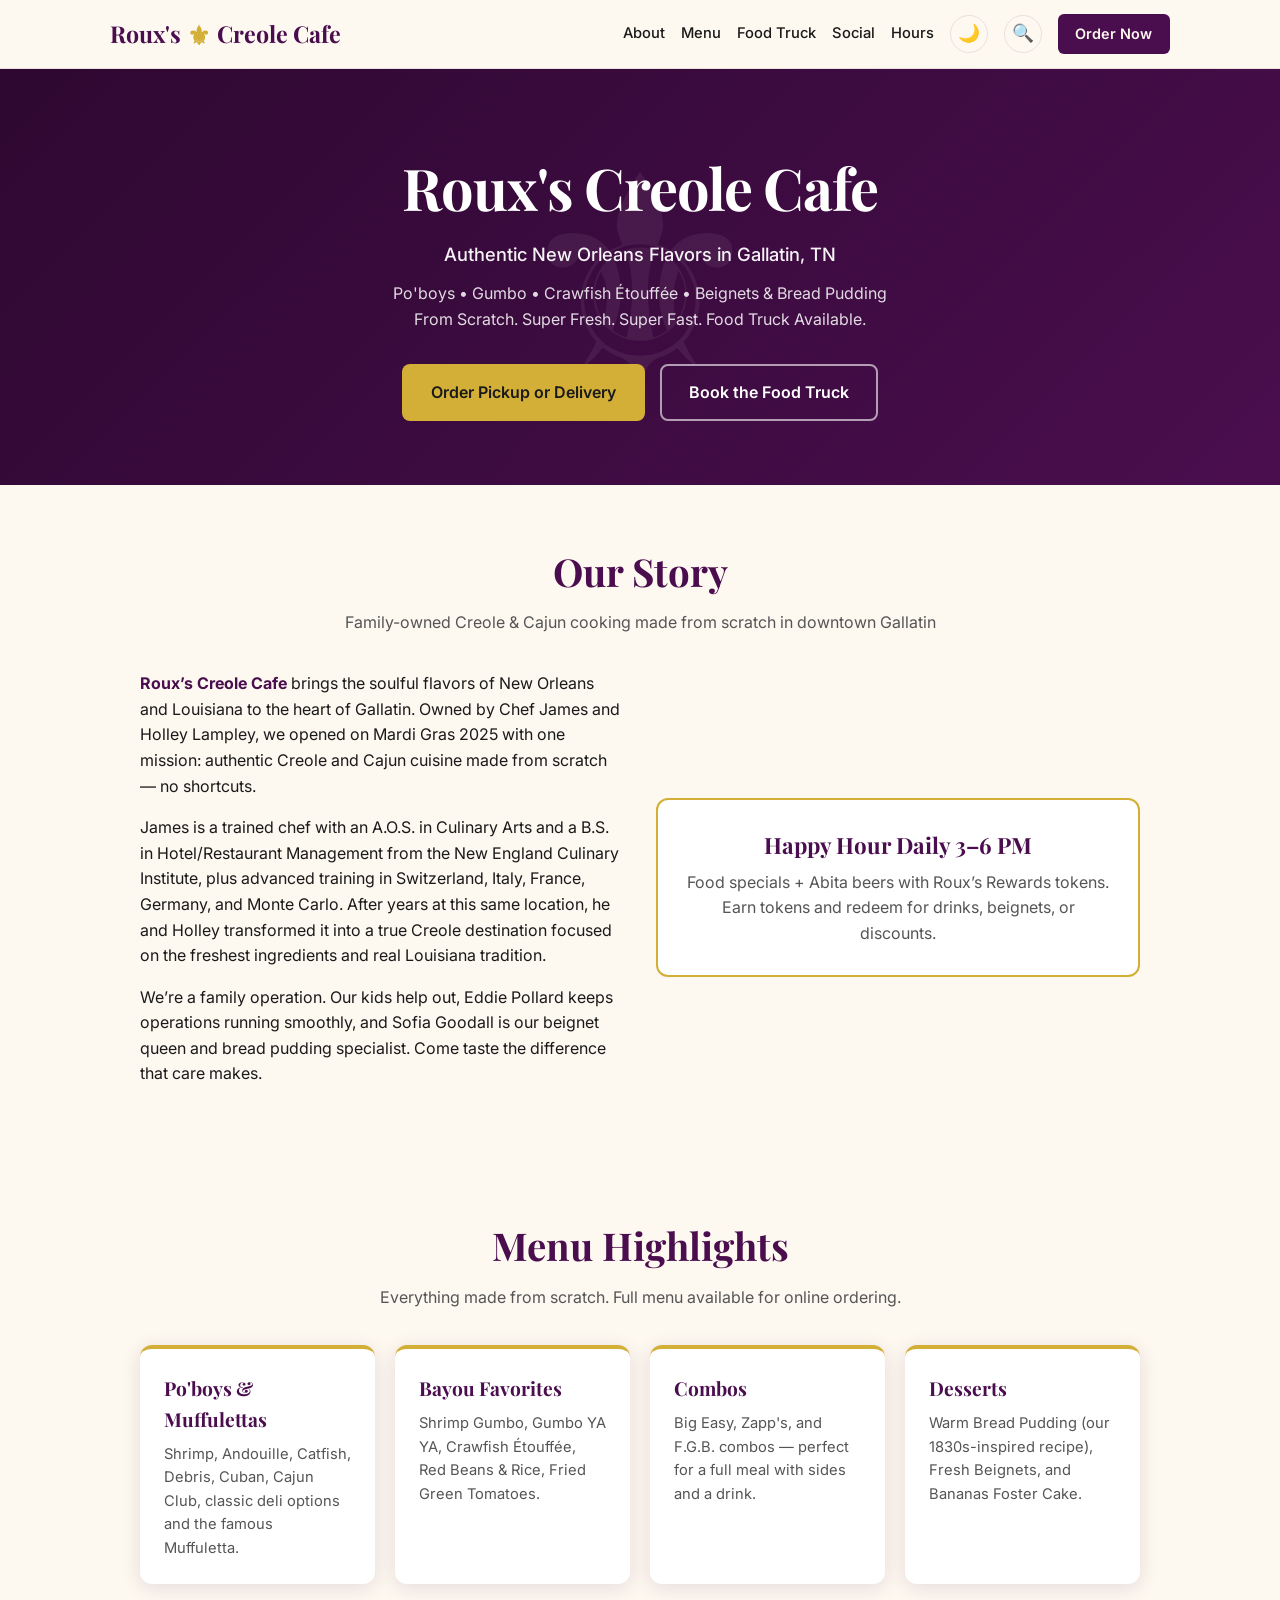
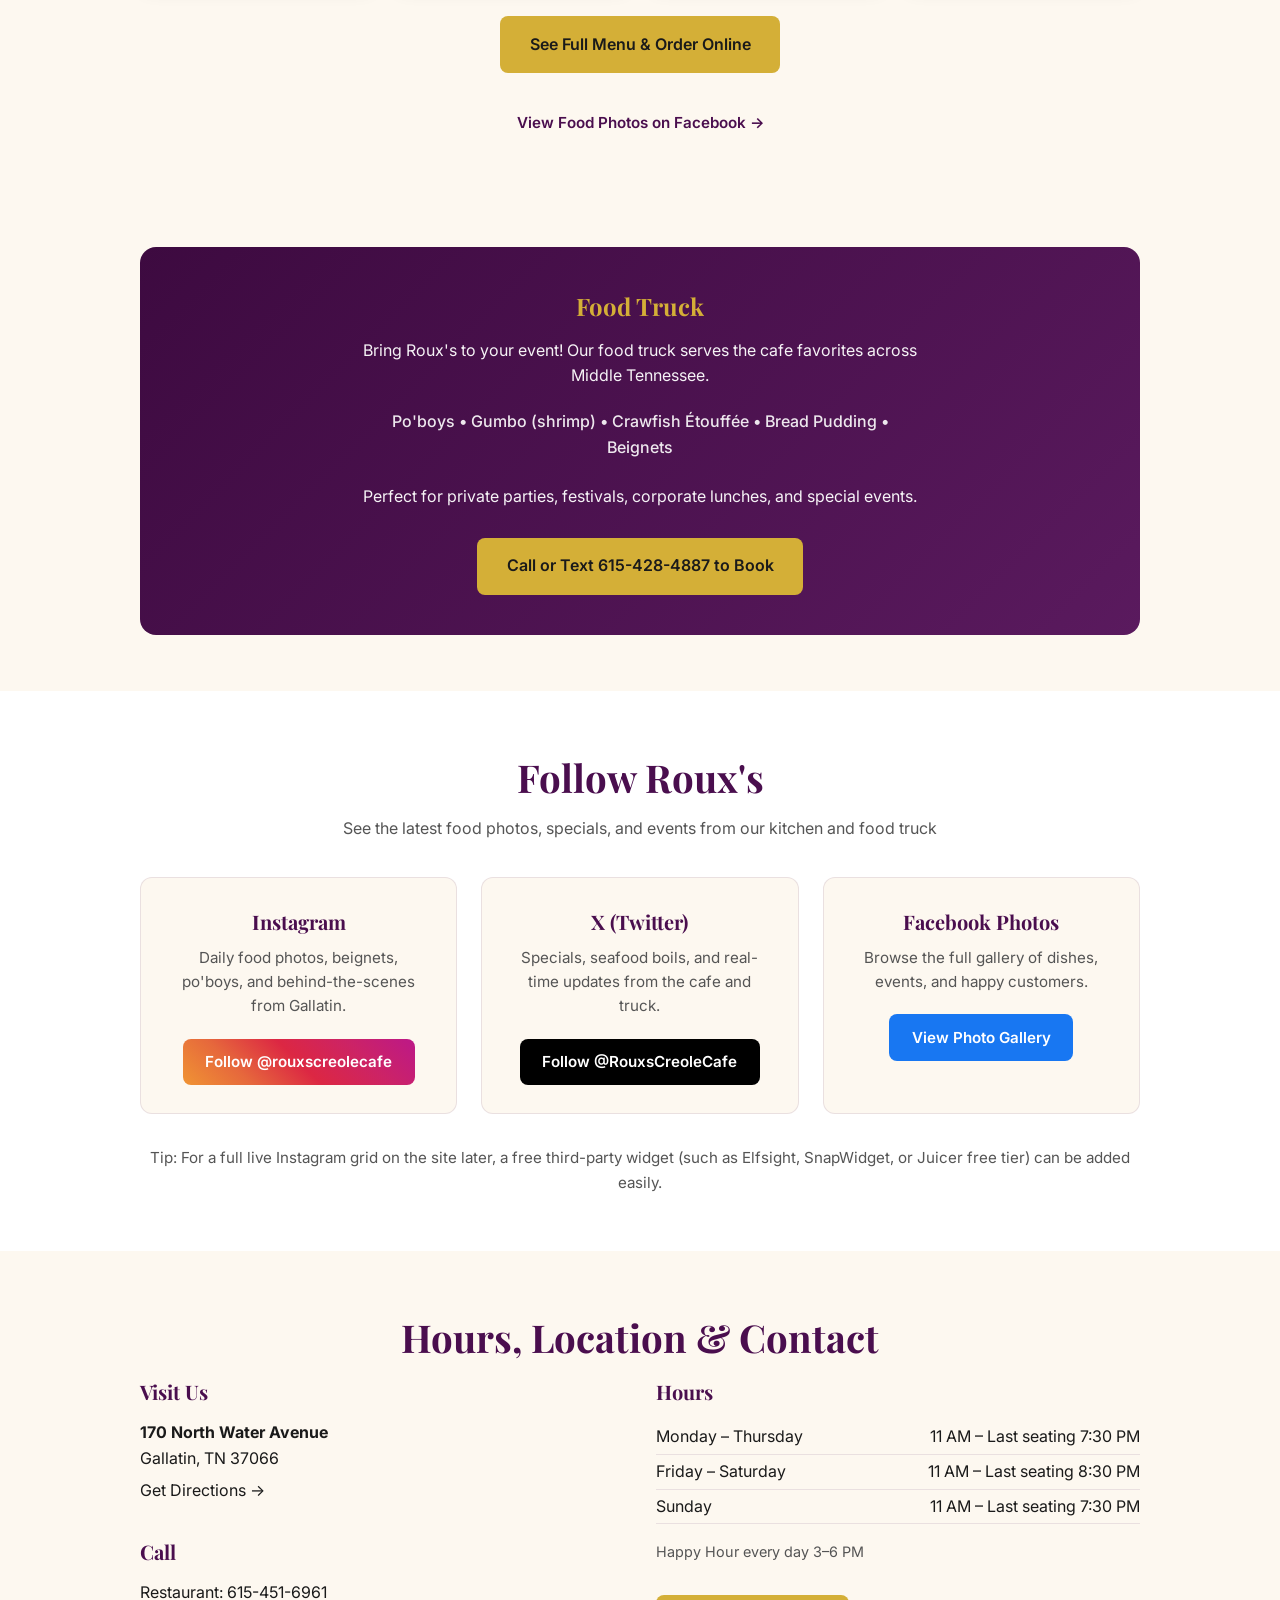
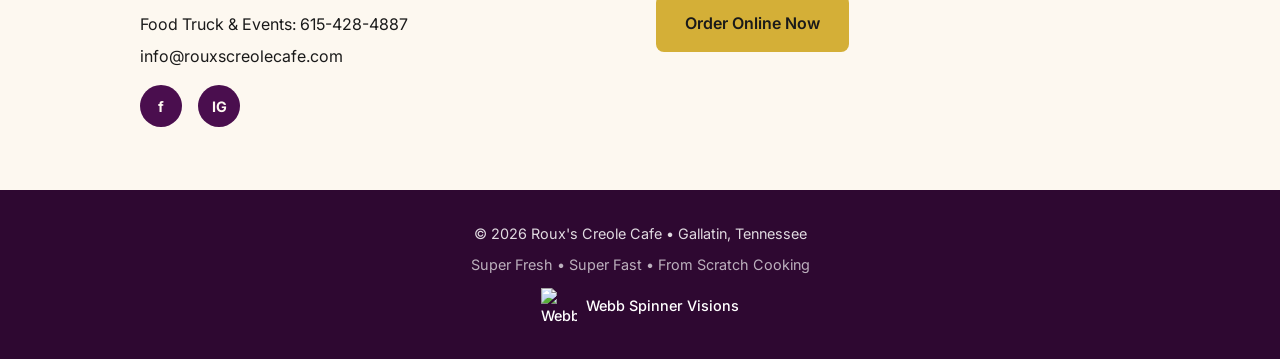
==== commit 31685cd0: "Add Instagram feed integration and Social section" ====
--- a/index.html
+++ b/index.html
@@ -191,6 +191,63 @@
 .happy h3 { color:var(--purple); font-size:1.4rem; margin-bottom:0.4rem; }
 .happy p { color:var(--muted); }
 
+/* Social / Instagram Section */
+.social-section {
+  background: var(--bg-card);
+}
+.social-grid {
+  display: grid;
+  grid-template-columns: repeat(auto-fit, minmax(260px, 1fr));
+  gap: 1.5rem;
+  margin-top: 1.5rem;
+}
+.social-card {
+  background: var(--bg);
+  border: 1px solid var(--border);
+  border-radius: 12px;
+  padding: 1.75rem;
+  text-align: center;
+  transition: transform 0.2s, box-shadow 0.2s;
+}
+.social-card:hover {
+  transform: translateY(-3px);
+  box-shadow: var(--shadow);
+}
+.social-card h3 {
+  color: var(--purple);
+  font-size: 1.25rem;
+  margin-bottom: 0.5rem;
+}
+.social-card p {
+  color: var(--muted);
+  font-size: 0.95rem;
+  margin-bottom: 1.25rem;
+}
+.social-btn {
+  display: inline-block;
+  padding: 0.7rem 1.4rem;
+  border-radius: 8px;
+  font-weight: 600;
+  font-size: 0.95rem;
+  transition: all 0.2s;
+}
+.ig-btn {
+  background: linear-gradient(45deg, #f09433, #e6683c, #dc2743, #cc2366, #bc1888);
+  color: white;
+}
+.ig-btn:hover { opacity: 0.92; transform: translateY(-1px); }
+.x-btn {
+  background: #000;
+  color: white;
+}
+[data-theme="dark"] .x-btn { background: #fff; color: #000; }
+.x-btn:hover { opacity: 0.9; }
+.fb-btn {
+  background: #1877F2;
+  color: white;
+}
+.fb-btn:hover { opacity: 0.92; }
+
 /* Hours Contact */
 .contact-grid {
   display:grid; gap:2rem;
@@ -318,6 +375,7 @@
 <a href="#about">About</a>
 <a href="#menu">Menu</a>
 <a href="#truck">Food Truck</a>
+<a href="#social">Social</a>
 <a href="#hours">Hours</a>
 <button class="theme-toggle" id="theme-toggle" aria-label="Toggle dark mode" title="Toggle dark mode">🌙</button>
 <button class="contrast-toggle" id="contrast-toggle" aria-label="Open color contrast checker" title="Color Contrast Checker">🔍</button>
@@ -329,9 +387,7 @@
 <!-- Contrast Checker Panel -->
 <div class="contrast-panel" id="contrast-panel" role="dialog" aria-labelledby="contrast-title">
   <h3 id="contrast-title">Color Contrast Checker <button class="close-btn" id="close-contrast" aria-label="Close">×</button></h3>
-  <div id="contrast-content">
-    <!-- Populated by JS -->
-  </div>
+  <div id="contrast-content"></div>
 </div>
 
 <section class="hero">
@@ -405,6 +461,41 @@
 <p>Perfect for private parties, festivals, corporate lunches, and special events.</p>
 <a href="tel:+16154284887" class="btn btn-gold" style="margin-top:0.5rem;">Call or Text 615-428-4887 to Book</a>
 </div>
+</div>
+</section>
+
+<!-- Instagram & Social Integration -->
+<section id="social" class="social-section">
+<div class="container">
+<h2 class="section-title">Follow Roux's</h2>
+<p class="section-sub">See the latest food photos, specials, and events from our kitchen and food truck</p>
+
+<div class="social-grid">
+  <!-- Instagram Card -->
+  <div class="social-card">
+    <h3>Instagram</h3>
+    <p>Daily food photos, beignets, po'boys, and behind-the-scenes from Gallatin.</p>
+    <a href="https://www.instagram.com/rouxscreolecafe/" class="social-btn ig-btn" target="_blank" rel="noopener">Follow @rouxscreolecafe</a>
+  </div>
+
+  <!-- X Card -->
+  <div class="social-card">
+    <h3>X (Twitter)</h3>
+    <p>Specials, seafood boils, and real-time updates from the cafe and truck.</p>
+    <a href="https://x.com/RouxsCreoleCafe" class="social-btn x-btn" target="_blank" rel="noopener">Follow @RouxsCreoleCafe</a>
+  </div>
+
+  <!-- Facebook Photos -->
+  <div class="social-card">
+    <h3>Facebook Photos</h3>
+    <p>Browse the full gallery of dishes, events, and happy customers.</p>
+    <a href="https://www.facebook.com/profile.php?id=61569876320539&sk=photos" class="social-btn fb-btn" target="_blank" rel="noopener">View Photo Gallery</a>
+  </div>
+</div>
+
+<p style="text-align:center; margin-top:2rem; color:var(--muted); font-size:0.95rem;">
+  Tip: For a full live Instagram grid on the site later, a free third-party widget (such as Elfsight, SnapWidget, or Juicer free tier) can be added easily.
+</p>
 </div>
 </section>
 
@@ -425,7 +516,6 @@
 <a href="https://www.facebook.com/profile.php?id=61569876320539" target="_blank" rel="noopener" aria-label="Facebook">f</a>
 <a href="https://www.instagram.com/rouxscreolecafe/" target="_blank" rel="noopener" aria-label="Instagram">IG</a>
 </div>
-<a href="https://www.facebook.com/profile.php?id=61569876320539&sk=photos" target="_blank" rel="noopener" class="photos-link">View Photos on Facebook →</a>
 </div>
 <div class="info-block">
 <h3>Hours</h3>
@@ -467,7 +557,6 @@
   localStorage.setItem('theme', theme);
   themeToggle.textContent = theme === 'dark' ? '☀️' : '🌙';
   themeToggle.setAttribute('aria-label', theme === 'dark' ? 'Switch to light mode' : 'Switch to dark mode');
-  // Refresh contrast panel if open
   if (document.getElementById('contrast-panel').classList.contains('open')) {
     renderContrastChecker();
   }
@@ -490,11 +579,7 @@
   hex = hex.replace('#', '').trim();
   if (hex.length === 3) hex = hex[0]+hex[0]+hex[1]+hex[1]+hex[2]+hex[2];
   const num = parseInt(hex, 16);
-  return {
-    r: (num >> 16) & 255,
-    g: (num >> 8) & 255,
-    b: num & 255
-  };
+  return { r: (num >> 16) & 255, g: (num >> 8) & 255, b: num & 255 };
 }
 
 function relativeLuminance({r, g, b}) {
@@ -526,7 +611,6 @@
   const gold = getCssVar('--gold');
   const bgCard = getCssVar('--bg-card');
 
-  // Hardcoded important pairs that use fixed colors
   const pairs = [
     { label: 'Body Text on Background', fg: text, bg: bg },
     { label: 'Muted Text on Background', fg: muted, bg: bg },
@@ -534,15 +618,13 @@
     { label: 'Gold Accent on Background', fg: gold, bg: bg },
     { label: 'Text on Card', fg: text, bg: bgCard },
     { label: 'Gold Button Text', fg: '#1A1A1A', bg: gold },
-    { label: 'Purple Button Text (Light)', fg: bg, bg: purple },
+    { label: 'Purple Button Text', fg: bg, bg: purple },
   ];
 
   let htmlContent = `<p style="margin-bottom:0.9rem;color:var(--muted)">Current theme: <strong style="color:var(--text)">${theme === 'dark' ? 'Dark' : 'Light'}</strong></p>`;
 
   pairs.forEach(p => {
-    // Skip invalid
     if (!p.fg || !p.bg || p.fg.includes('rgba') || p.bg.includes('rgba')) return;
-
     const ratio = contrastRatio(p.fg, p.bg);
     const ratioStr = ratio.toFixed(2) + ':1';
     const passAA = ratio >= 4.5;
@@ -565,7 +647,6 @@
   });
 
   htmlContent += `<p style="margin-top:1rem;font-size:0.8rem;color:var(--muted)">WCAG AA requires 4.5:1 for normal text and 3:1 for large text / UI components.</p>`;
-
   contrastContent.innerHTML = htmlContent;
 }
 
@@ -578,7 +659,6 @@
   contrastPanel.classList.remove('open');
 });
 
-// Close when clicking outside
 document.addEventListener('click', (e) => {
   if (!contrastPanel.contains(e.target) && e.target !== contrastToggle) {
     contrastPanel.classList.remove('open');
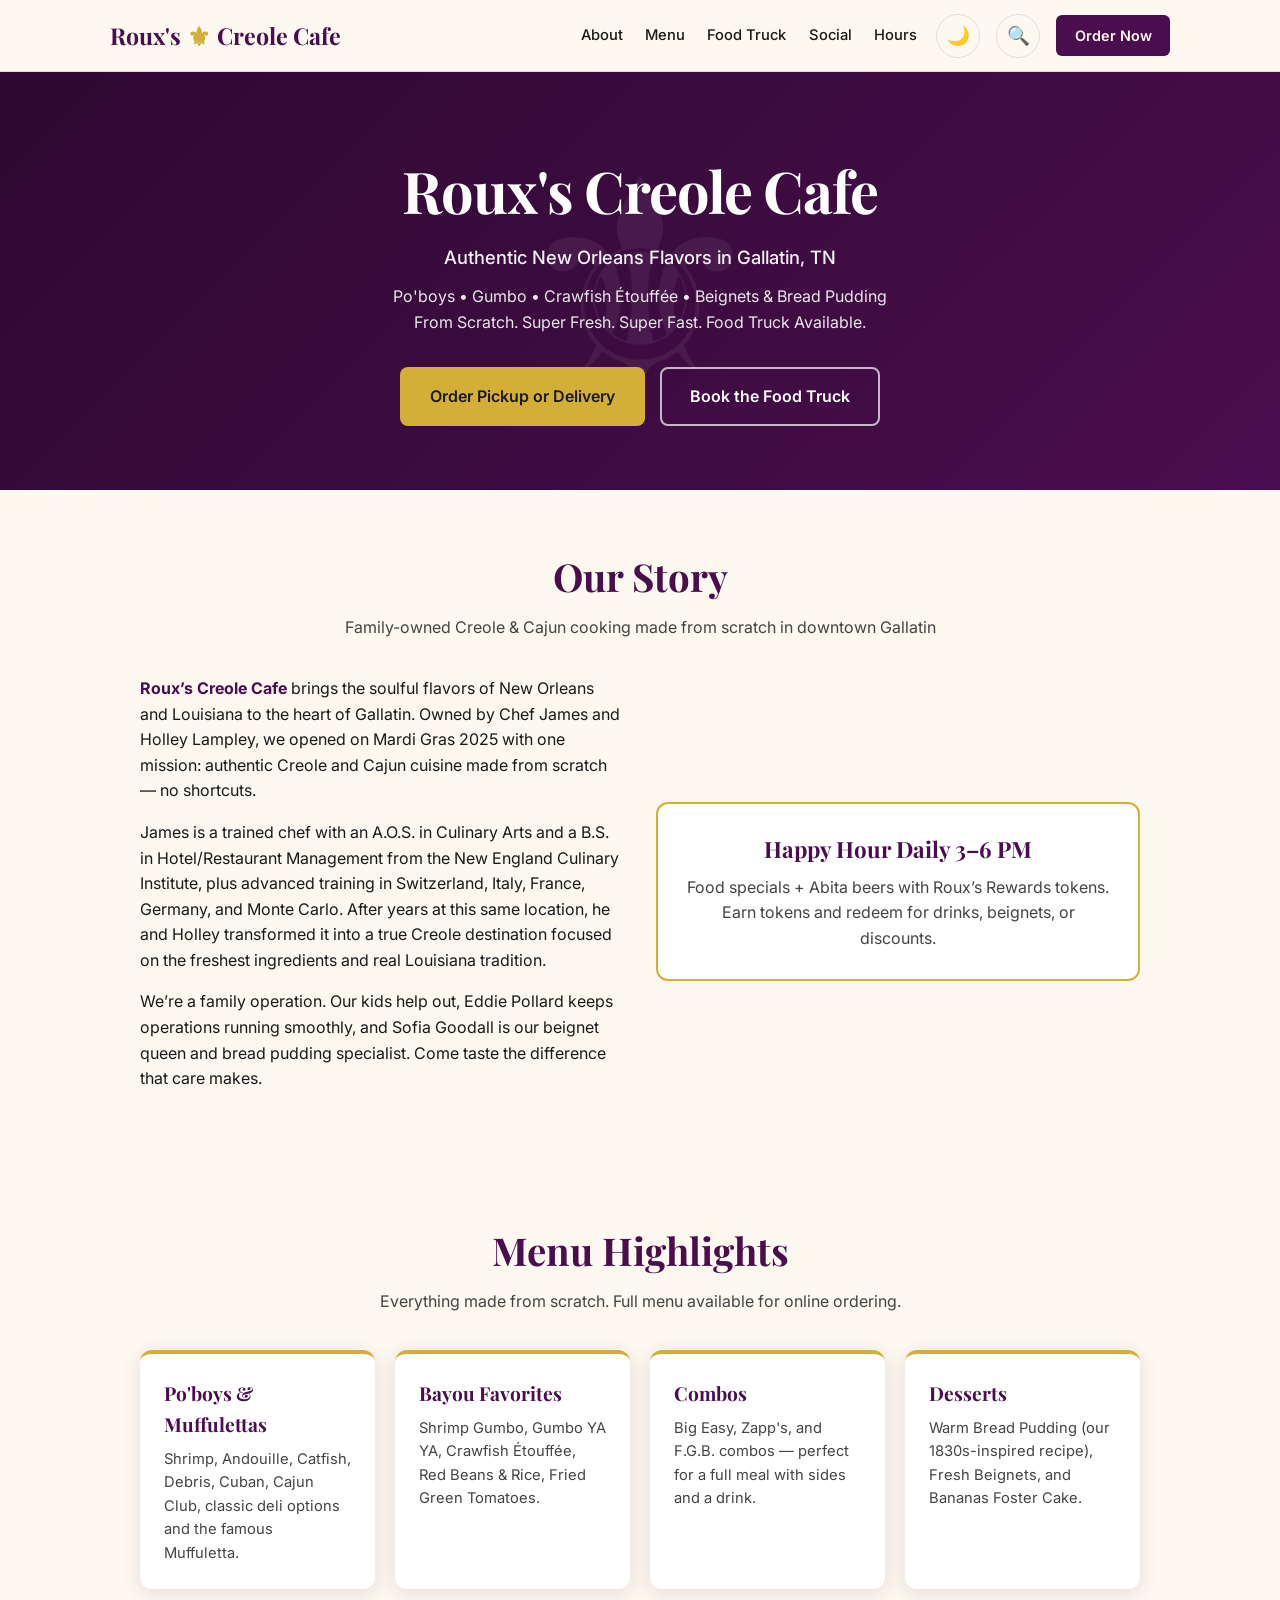
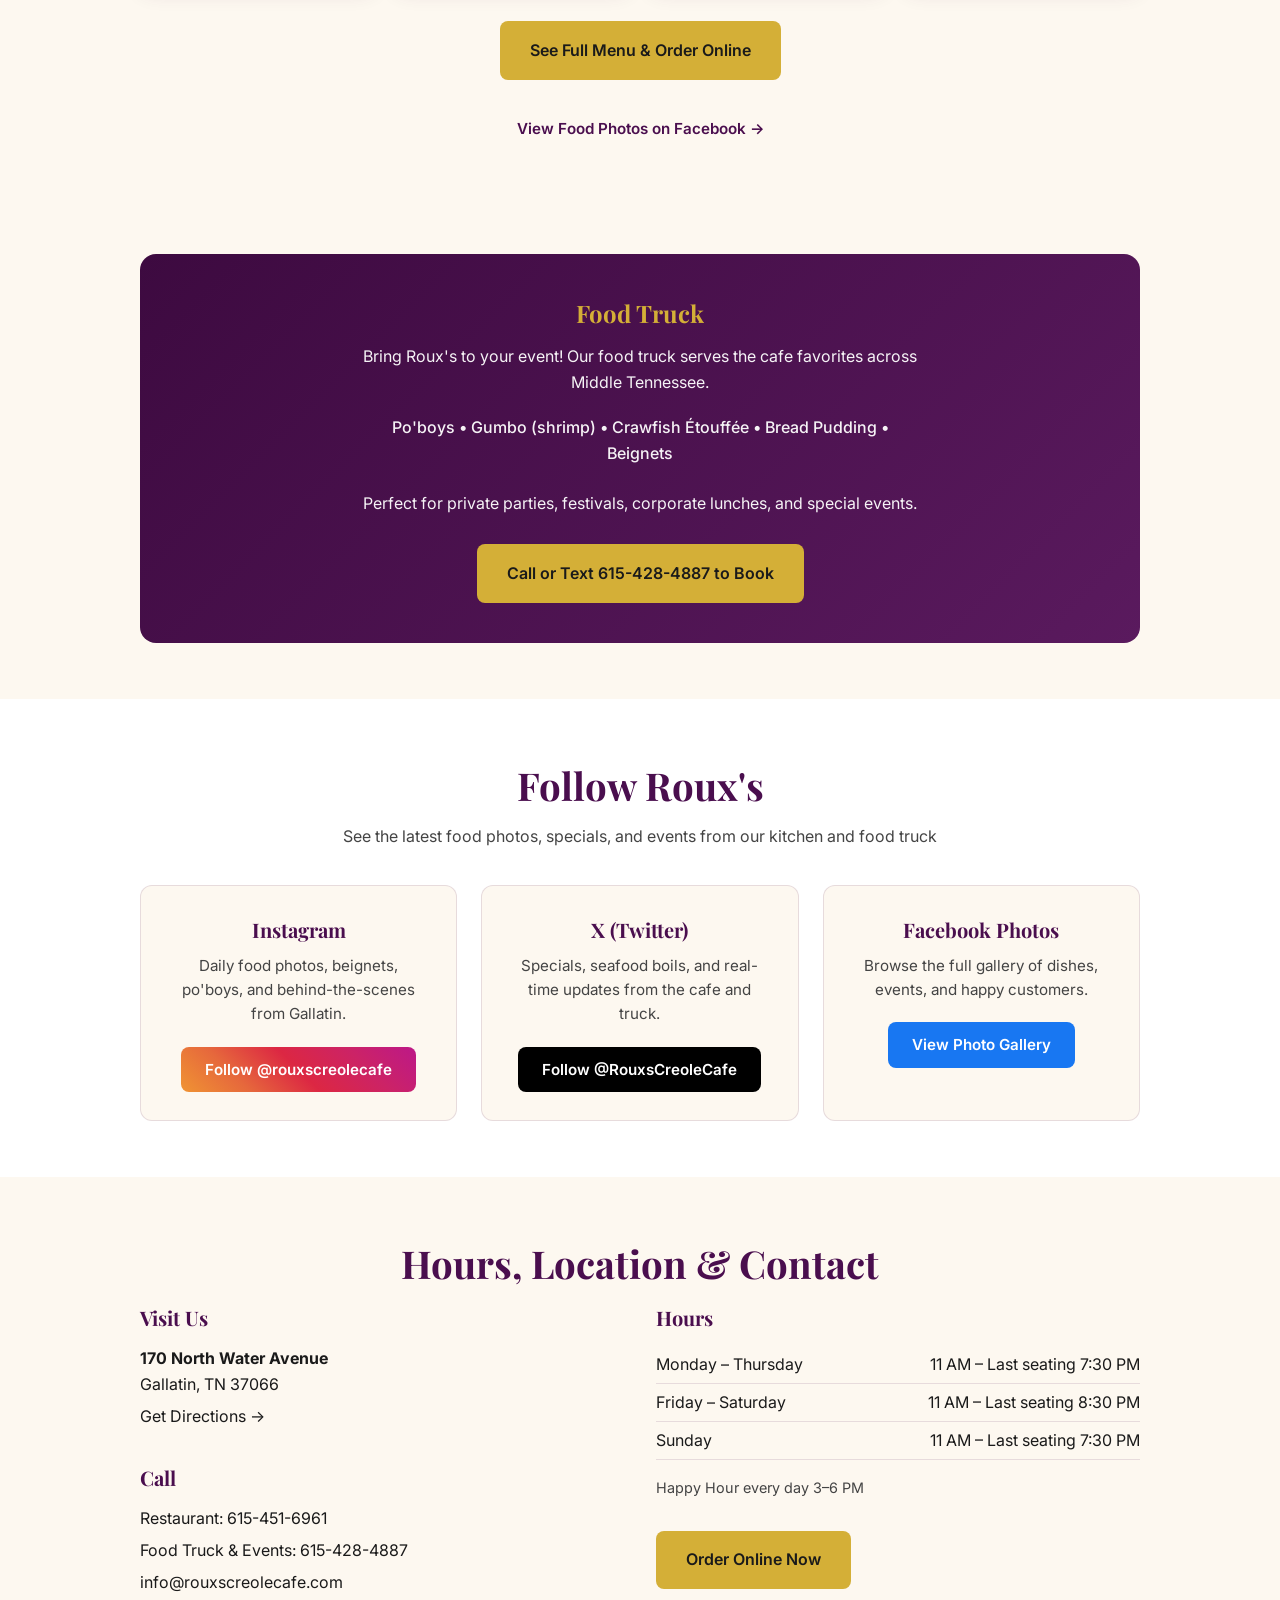
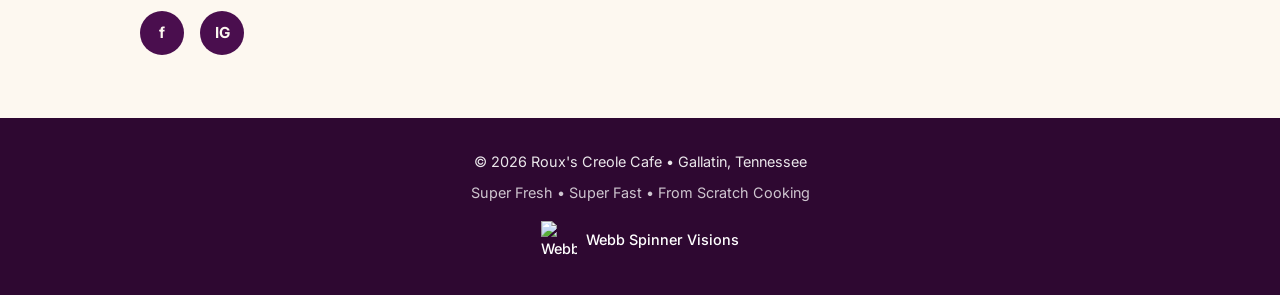
==== commit 1b1f5651: "Implement WCAG 2.2 accessibility fixes: focus-visible, larger touch targets, skip link, aria-expande" ====
--- a/index.html
+++ b/index.html
@@ -17,28 +17,30 @@
   --bg: #FDF8F0;
   --bg-card: #ffffff;
   --text: #1A1A1A;
-  --muted: #555555;
+  --muted: #444444; /* Improved contrast */
   --header-bg: rgba(253, 248, 240, 0.97);
-  --border: rgba(74, 14, 78, 0.1);
+  --border: rgba(74, 14, 78, 0.12);
   --shadow: 0 4px 20px rgba(74, 14, 78, 0.12);
   --hero-gradient: linear-gradient(135deg, #2E0831 0%, #4A0E4E 100%);
   --truck-gradient: linear-gradient(135deg, #3D0A40, #5A1A5E);
+  --focus-ring: #D4AF37;
 }
 
 [data-theme="dark"] {
-  --purple: #C9A0DC;
+  --purple: #D4B0E8;
   --purple-dark: #E8D0F0;
-  --gold: #E8C547;
+  --gold: #F0D060;
   --gold-hover: #F5D76E;
   --bg: #121212;
   --bg-card: #1E1E1E;
-  --text: #F0F0F0;
-  --muted: #B0B0B0;
+  --text: #F5F5F5;
+  --muted: #C0C0C0; /* Improved contrast */
   --header-bg: rgba(18, 18, 18, 0.95);
-  --border: rgba(201, 160, 220, 0.2);
-  --shadow: 0 4px 20px rgba(0, 0, 0, 0.4);
+  --border: rgba(201, 160, 220, 0.25);
+  --shadow: 0 4px 20px rgba(0, 0, 0, 0.45);
   --hero-gradient: linear-gradient(135deg, #1A0A1E 0%, #2E0A35 100%);
   --truck-gradient: linear-gradient(135deg, #2A0A30, #3D0A40);
+  --focus-ring: #F0D060;
 }
 
 * { margin:0; padding:0; box-sizing:border-box; }
@@ -54,6 +56,36 @@
 a { text-decoration:none; color:inherit; }
 img { max-width:100%; height:auto; display:block; }
 
+/* Skip to main content - Accessibility */
+.skip-link {
+  position: absolute;
+  top: -100px;
+  left: 16px;
+  background: var(--purple);
+  color: white;
+  padding: 0.75rem 1.25rem;
+  border-radius: 6px;
+  font-weight: 600;
+  z-index: 1000;
+  transition: top 0.2s;
+}
+.skip-link:focus {
+  top: 16px;
+  outline: 3px solid var(--focus-ring);
+  outline-offset: 2px;
+}
+
+/* Strong focus-visible styles */
+:focus-visible {
+  outline: 3px solid var(--focus-ring);
+  outline-offset: 3px;
+}
+button:focus-visible,
+a:focus-visible {
+  outline: 3px solid var(--focus-ring);
+  outline-offset: 3px;
+}
+
 /* Header */
 header {
   position:sticky; top:0; z-index:100;
@@ -75,36 +107,43 @@
 nav a {
   font-size:0.92rem; font-weight:500; color:var(--text);
   transition: color 0.2s;
+  padding: 0.35rem 0.2rem;
 }
 nav a:hover { color:var(--gold); }
 .nav-cta {
-  background:var(--purple); color: var(--bg) !important; padding:0.5rem 1.1rem;
+  background:var(--purple); color: var(--bg) !important; padding:0.55rem 1.15rem;
   border-radius:6px; font-weight:600; font-size:0.9rem;
 }
 [data-theme="dark"] .nav-cta { color: #121212 !important; }
 .nav-cta:hover { opacity: 0.9; }
 
-/* Theme + Contrast Buttons */
-.theme-toggle, .contrast-toggle {
+/* Larger icon buttons (44x44 min) */
+.theme-toggle, .contrast-toggle, .menu-toggle {
   background: transparent;
   border: 1px solid var(--border);
   color: var(--text);
-  width: 38px;
-  height: 38px;
+  min-width: 44px;
+  min-height: 44px;
+  width: 44px;
+  height: 44px;
   border-radius: 50%;
   cursor: pointer;
   display: flex;
   align-items: center;
   justify-content: center;
-  font-size: 1.1rem;
+  font-size: 1.15rem;
   transition: all 0.2s;
 }
 .theme-toggle:hover, .contrast-toggle:hover {
   border-color: var(--gold);
   color: var(--gold);
 }
-
-.menu-toggle { display:none; background:none; border:none; font-size:1.5rem; color:var(--purple); cursor:pointer; }
+.menu-toggle {
+  display: none;
+  border: none;
+  font-size: 1.5rem;
+  color: var(--purple);
+}
 
 /* Hero */
 .hero {
@@ -125,19 +164,20 @@
   font-size:1.15rem; opacity:0.95; margin-bottom:0.75rem; font-weight:500;
 }
 .hero .sub {
-  font-size:1rem; opacity:0.85; margin-bottom:2rem;
+  font-size:1rem; opacity:0.9; margin-bottom:2rem;
 }
 .cta-row { display:flex; flex-wrap:wrap; gap:0.9rem; justify-content:center; }
 .btn {
-  display:inline-block; padding:0.85rem 1.7rem; border-radius:8px;
+  display:inline-block; padding:0.9rem 1.75rem; border-radius:8px;
   font-weight:600; font-size:1rem; transition:all 0.2s; border:2px solid transparent;
+  min-height: 44px;
 }
 .btn-gold {
   background:var(--gold); color: #1A1A1A;
 }
 .btn-gold:hover { background:var(--gold-hover); transform:translateY(-2px); }
 .btn-outline {
-  background:transparent; color:white; border-color:rgba(255,255,255,0.6);
+  background:transparent; color:white; border-color:rgba(255,255,255,0.7);
 }
 .btn-outline:hover { background:rgba(255,255,255,0.12); border-color:white; }
 
@@ -180,7 +220,7 @@
 }
 .truck h2 { color:var(--gold); margin-bottom:0.75rem; }
 .truck p { opacity:0.95; margin-bottom:1.25rem; max-width:560px; margin-left:auto; margin-right:auto; }
-.truck .items { font-weight:500; margin-bottom:1.5rem; opacity:0.9; }
+.truck .items { font-weight:500; margin-bottom:1.5rem; opacity:0.95; }
 
 /* Happy Hour */
 .happy {
@@ -191,7 +231,7 @@
 .happy h3 { color:var(--purple); font-size:1.4rem; margin-bottom:0.4rem; }
 .happy p { color:var(--muted); }
 
-/* Social / Instagram Section */
+/* Social Section */
 .social-section {
   background: var(--bg-card);
 }
@@ -225,11 +265,13 @@
 }
 .social-btn {
   display: inline-block;
-  padding: 0.7rem 1.4rem;
+  padding: 0.75rem 1.5rem;
   border-radius: 8px;
   font-weight: 600;
   font-size: 0.95rem;
   transition: all 0.2s;
+  min-height: 44px;
+  line-height: 1.4;
 }
 .ig-btn {
   background: linear-gradient(45deg, #f09433, #e6683c, #dc2743, #cc2366, #bc1888);
@@ -257,12 +299,12 @@
 .info-block p, .info-block a { display:block; margin-bottom:0.4rem; color:var(--text); }
 .info-block a:hover { color:var(--gold); }
 .hours-list { list-style:none; }
-.hours-list li { padding:0.25rem 0; border-bottom:1px solid var(--border); display:flex; justify-content:space-between; }
+.hours-list li { padding:0.35rem 0; border-bottom:1px solid var(--border); display:flex; justify-content:space-between; gap:1rem; }
 .socials { display:flex; gap:1rem; margin-top:1rem; flex-wrap:wrap; align-items:center; }
 .socials a {
-  width:42px; height:42px; border-radius:50%; background:var(--purple);
+  width:44px; height:44px; border-radius:50%; background:var(--purple);
   color: var(--bg); display:flex; align-items:center; justify-content:center;
-  font-weight:700; font-size:0.9rem; transition:background 0.2s;
+  font-weight:700; font-size:0.95rem; transition:background 0.2s;
 }
 [data-theme="dark"] .socials a { color: #121212; }
 .socials a:hover { background:var(--gold); color: #1A1A1A; }
@@ -273,7 +315,7 @@
 
 /* Footer */
 footer {
-  background:var(--purple-dark); color:rgba(255,255,255,0.85);
+  background:var(--purple-dark); color:rgba(255,255,255,0.9);
   padding:2rem 1.25rem; text-align:center; font-size:0.9rem;
   transition: background-color 0.3s;
 }
@@ -283,6 +325,7 @@
 .wsv {
   display:inline-flex; align-items:center; gap:0.6rem; margin-top:0.75rem;
   color:white; font-weight:500; transition:opacity 0.2s;
+  padding: 0.35rem;
 }
 .wsv:hover { opacity:0.85; }
 .wsv img { height:36px; width:auto; }
@@ -291,7 +334,7 @@
 .contrast-panel {
   display: none;
   position: fixed;
-  top: 70px;
+  top: 80px;
   right: 16px;
   width: min(360px, 92vw);
   max-height: 80vh;
@@ -316,10 +359,12 @@
 .contrast-panel .close-btn {
   background: none;
   border: none;
-  font-size: 1.3rem;
+  font-size: 1.4rem;
   cursor: pointer;
   color: var(--muted);
   line-height: 1;
+  min-width: 44px;
+  min-height: 44px;
 }
 .contrast-panel .close-btn:hover { color: var(--gold); }
 .contrast-row {
@@ -337,10 +382,7 @@
   font-size: 0.78rem;
   color: var(--muted);
 }
-.ratio {
-  font-weight: 600;
-  white-space: nowrap;
-}
+.ratio { font-weight: 600; white-space: nowrap; }
 .pass { color: #2e7d32; }
 .fail { color: #c62828; }
 .swatch {
@@ -356,7 +398,7 @@
 /* Mobile */
 @media(max-width:700px){
   nav { display:none; }
-  .menu-toggle { display:block; }
+  .menu-toggle { display:flex; }
   nav.open { 
     display:flex; flex-direction:column; position:absolute; top:100%; left:0; right:0;
     background:var(--bg); padding:1rem; border-bottom:1px solid var(--border); gap:0.75rem; 
@@ -367,11 +409,14 @@
 </style>
 </head>
 <body>
+<!-- Skip Link for Keyboard Users -->
+<a href="#main-content" class="skip-link">Skip to main content</a>
+
 <header>
 <div class="nav-container">
 <a href="#" class="logo">Roux's <span>⚜</span> Creole Cafe</a>
-<button class="menu-toggle" aria-label="Menu" onclick="document.querySelector('nav').classList.toggle('open')">☰</button>
-<nav>
+<button class="menu-toggle" id="menu-toggle" aria-label="Open menu" aria-expanded="false" aria-controls="main-nav">☰</button>
+<nav id="main-nav">
 <a href="#about">About</a>
 <a href="#menu">Menu</a>
 <a href="#truck">Food Truck</a>
@@ -385,11 +430,12 @@
 </header>
 
 <!-- Contrast Checker Panel -->
-<div class="contrast-panel" id="contrast-panel" role="dialog" aria-labelledby="contrast-title">
-  <h3 id="contrast-title">Color Contrast Checker <button class="close-btn" id="close-contrast" aria-label="Close">×</button></h3>
+<div class="contrast-panel" id="contrast-panel" role="dialog" aria-labelledby="contrast-title" aria-modal="true" hidden>
+  <h3 id="contrast-title">Color Contrast Checker <button class="close-btn" id="close-contrast" aria-label="Close contrast checker">×</button></h3>
   <div id="contrast-content"></div>
 </div>
 
+<main id="main-content">
 <section class="hero">
 <div class="hero-content">
 <h1>Roux's Creole Cafe</h1>
@@ -464,38 +510,30 @@
 </div>
 </section>
 
-<!-- Instagram & Social Integration -->
 <section id="social" class="social-section">
 <div class="container">
 <h2 class="section-title">Follow Roux's</h2>
 <p class="section-sub">See the latest food photos, specials, and events from our kitchen and food truck</p>
 
 <div class="social-grid">
-  <!-- Instagram Card -->
   <div class="social-card">
     <h3>Instagram</h3>
     <p>Daily food photos, beignets, po'boys, and behind-the-scenes from Gallatin.</p>
     <a href="https://www.instagram.com/rouxscreolecafe/" class="social-btn ig-btn" target="_blank" rel="noopener">Follow @rouxscreolecafe</a>
   </div>
 
-  <!-- X Card -->
   <div class="social-card">
     <h3>X (Twitter)</h3>
     <p>Specials, seafood boils, and real-time updates from the cafe and truck.</p>
     <a href="https://x.com/RouxsCreoleCafe" class="social-btn x-btn" target="_blank" rel="noopener">Follow @RouxsCreoleCafe</a>
   </div>
 
-  <!-- Facebook Photos -->
   <div class="social-card">
     <h3>Facebook Photos</h3>
     <p>Browse the full gallery of dishes, events, and happy customers.</p>
     <a href="https://www.facebook.com/profile.php?id=61569876320539&sk=photos" class="social-btn fb-btn" target="_blank" rel="noopener">View Photo Gallery</a>
   </div>
 </div>
-
-<p style="text-align:center; margin-top:2rem; color:var(--muted); font-size:0.95rem;">
-  Tip: For a full live Instagram grid on the site later, a free third-party widget (such as Elfsight, SnapWidget, or Juicer free tier) can be added easily.
-</p>
 </div>
 </section>
 
@@ -531,10 +569,11 @@
 </div>
 </div>
 </section>
+</main>
 
 <footer>
 <p>© 2026 Roux's Creole Cafe • Gallatin, Tennessee</p>
-<p style="margin-top:0.5rem; opacity:0.8;">Super Fresh • Super Fast • From Scratch Cooking</p>
+<p style="margin-top:0.5rem; opacity:0.85;">Super Fresh • Super Fast • From Scratch Cooking</p>
 <a href="https://webbspinnervisions.net" class="wsv" target="_blank" rel="noopener">
 <img src="https://raw.githubusercontent.com/SpiderForce-Star/WebbSpinnerVisions/main/Shield-logo.png" alt="Webb Spinner Visions Shield Logo" width="36" height="36" loading="lazy" decoding="async">
 <span>Webb Spinner Visions</span>
@@ -542,6 +581,16 @@
 </footer>
 
 <script>
+// ========== Mobile Menu with aria-expanded ==========
+const menuToggle = document.getElementById('menu-toggle');
+const mainNav = document.getElementById('main-nav');
+
+menuToggle.addEventListener('click', () => {
+  const isOpen = mainNav.classList.toggle('open');
+  menuToggle.setAttribute('aria-expanded', isOpen);
+  menuToggle.setAttribute('aria-label', isOpen ? 'Close menu' : 'Open menu');
+});
+
 // ========== Theme Toggle ==========
 const themeToggle = document.getElementById('theme-toggle');
 const html = document.documentElement;
@@ -652,23 +701,32 @@
 
 contrastToggle.addEventListener('click', () => {
   const isOpen = contrastPanel.classList.toggle('open');
-  if (isOpen) renderContrastChecker();
+  contrastPanel.hidden = !isOpen;
+  if (isOpen) {
+    renderContrastChecker();
+    closeContrast.focus();
+  }
 });
 
 closeContrast.addEventListener('click', () => {
   contrastPanel.classList.remove('open');
+  contrastPanel.hidden = true;
+  contrastToggle.focus();
 });
 
 document.addEventListener('click', (e) => {
   if (!contrastPanel.contains(e.target) && e.target !== contrastToggle) {
     contrastPanel.classList.remove('open');
+    contrastPanel.hidden = true;
   }
 });
 
-// Mobile menu
-document.querySelectorAll('nav a').forEach(link => {
+// Close mobile menu on link click
+document.querySelectorAll('#main-nav a').forEach(link => {
   link.addEventListener('click', () => {
-    document.querySelector('nav').classList.remove('open');
+    mainNav.classList.remove('open');
+    menuToggle.setAttribute('aria-expanded', 'false');
+    menuToggle.setAttribute('aria-label', 'Open menu');
   });
 });
 </script>
